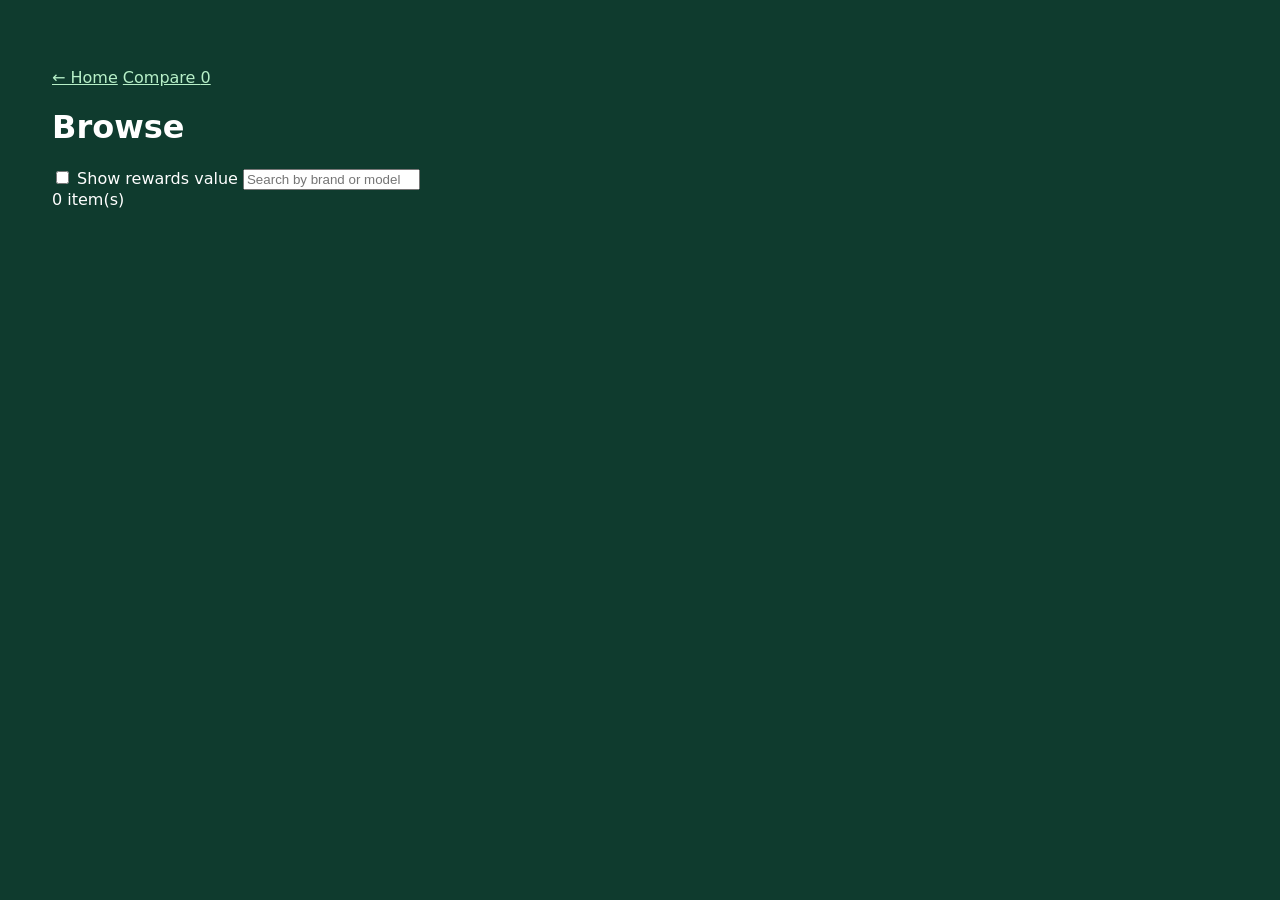
==== browse.html @ 6765d554 "Update browse.html" ====
<!DOCTYPE html>
<html lang="en">
<head>
  <meta charset="UTF-8" />
  <meta name="viewport" content="width=device-width, initial-scale=1" />
  <title>Browse</title>
  <link rel="stylesheet" href="css/style.css" />
  <link rel="icon" href="data:,">
</head>

<body>
  <div class="container">
    <div class="topbar">
      <a class="btn ghost" href="index.html">← Home</a>

      <a class="btn ghost" href="compare.html">
        Compare <span id="compareCount">0</span>
      </a>
    </div>

    <h1 id="pageTitle">Browse</h1>

    <div class="toolbar">
      <label class="toggle">
        <input type="checkbox" id="rewardsToggle" />
        <span>Show rewards value</span>
      </label>

      <input
        id="searchInput"
        placeholder="Search by brand or model"
        autocomplete="off"
      />

      <div class="muted">
        <span id="itemCount">0</span> item(s)
      </div>
    </div>

    <div id="grid"></div>
  </div>

  <script src="js/browse.js"></script>
</body>
</html>

  <script src="js/browse.js"></script>
</body>
</html>
---- css/style.css ----
body {
  font-family: system-ui, sans-serif;
  background: #0f3b2e;
  color: #fff;
  padding: 20px;
}

a { color: #b7f0c8; }

.card {
  background: rgba(255,255,255,0.05);
  padding: 12px;
  margin: 12px 0;
  border-radius: 8px;
}

.price { font-weight: bold; }

.rewards { color: #9fe6b8; }

.container {
  max-width: 1200px;
  margin: 0 auto;
  padding: 40px 24px;
}
.home-links {
  display: grid;
  grid-template-columns: repeat(auto-fit, minmax(240px, 1fr));
  gap: 20px;
  margin-top: 40px;
}
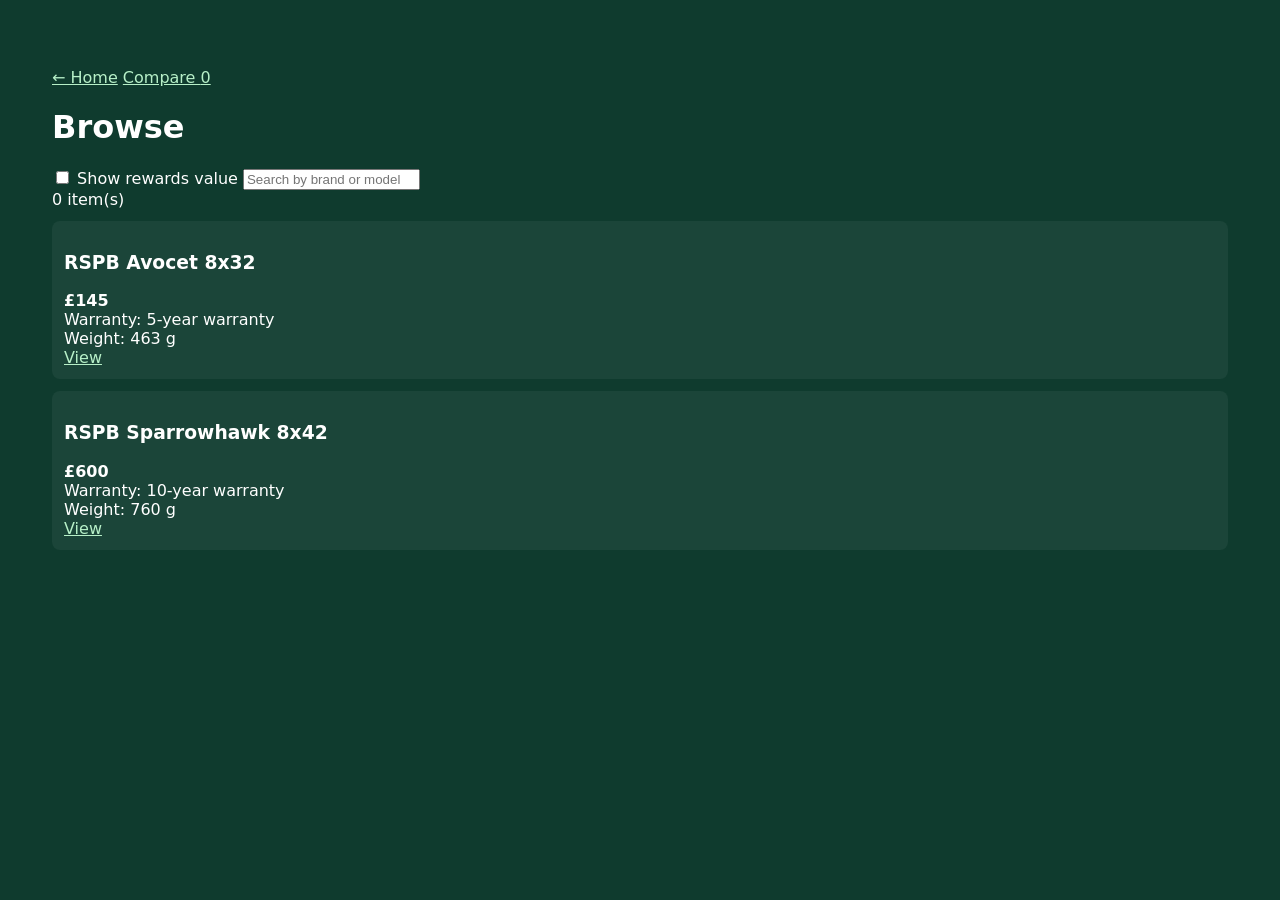
==== commit 6fab4457: "Update browse.html" ====
--- a/browse.html
+++ b/browse.html
@@ -22,12 +22,12 @@
 
     <div class="toolbar">
       <label class="toggle">
-        <input type="checkbox" id="rewardsToggle" />
+        <input type="checkbox" id="toggleRewards" />
         <span>Show rewards value</span>
       </label>
 
       <input
-        id="searchInput"
+        id="search"
         placeholder="Search by brand or model"
         autocomplete="off"
       />
@@ -37,13 +37,9 @@
       </div>
     </div>
 
-    <div id="grid"></div>
+    <div id="list"></div>
   </div>
 
   <script src="js/browse.js"></script>
 </body>
 </html>
-
-  <script src="js/browse.js"></script>
-</body>
-</html>
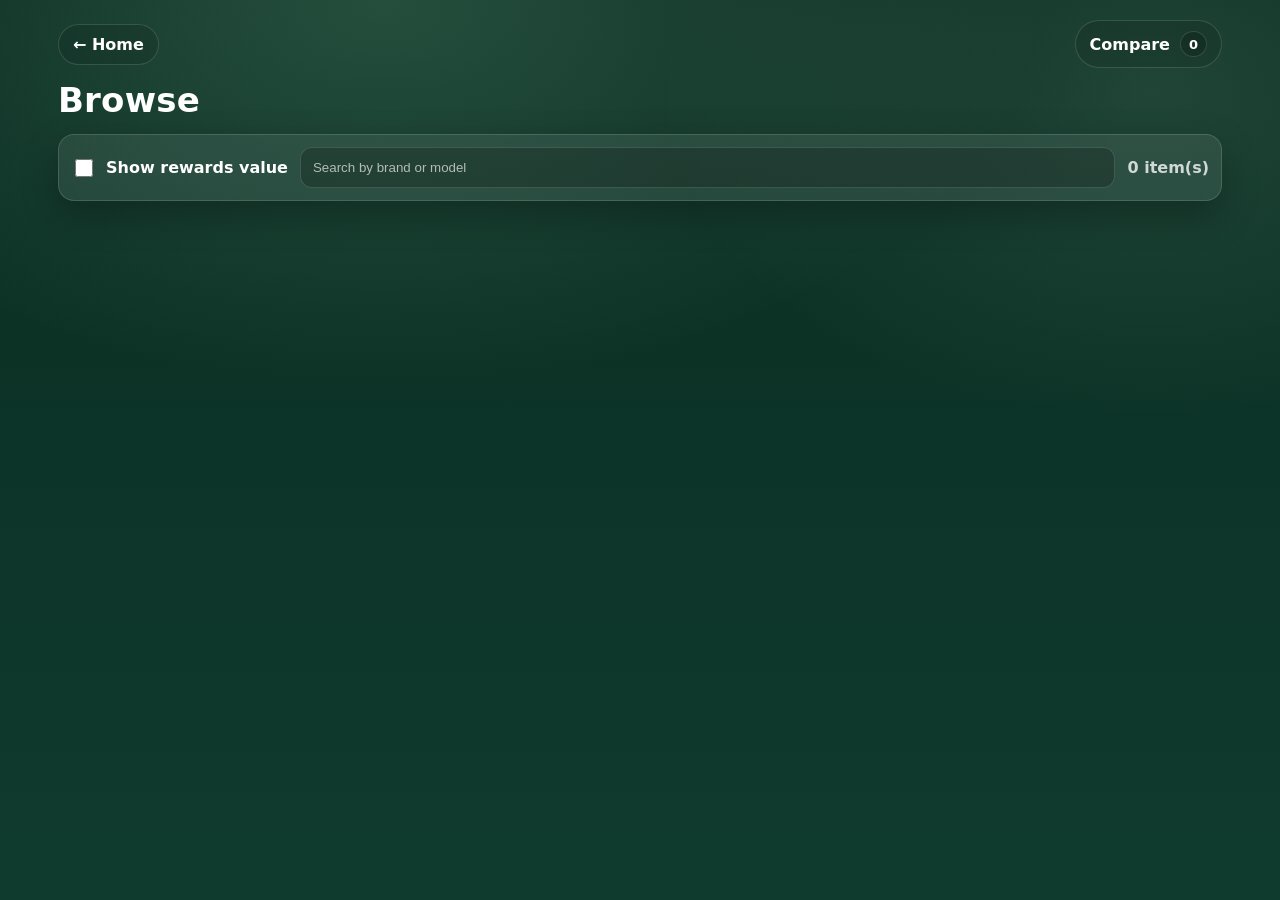
==== commit e21ce859: "Update browse.html" ====
--- a/browse.html
+++ b/browse.html
@@ -37,7 +37,7 @@
       </div>
     </div>
 
-    <div id="list"></div>
+    <div id="grid"></div>
   </div>
 
   <script src="js/browse.js"></script>
--- a/css/style.css
+++ b/css/style.css
@@ -1,31 +1,310 @@
-body {
-  font-family: system-ui, sans-serif;
-  background: #0f3b2e;
-  color: #fff;
-  padding: 20px;
-}
-
-a { color: #b7f0c8; }
-
-.card {
-  background: rgba(255,255,255,0.05);
-  padding: 12px;
-  margin: 12px 0;
-  border-radius: 8px;
-}
-
-.price { font-weight: bold; }
-
-.rewards { color: #9fe6b8; }
-
-.container {
+/* css/style.css */
+:root{
+  --bg0: #0b2d22;
+  --bg1: #0f3b2e;
+  --panel: rgba(255,255,255,0.08);
+  --panel2: rgba(255,255,255,0.12);
+  --border: rgba(255,255,255,0.14);
+  --text: #ffffff;
+  --muted: rgba(255,255,255,0.78);
+  --link: #b7f0c8;
+  --accent: #9fe6b8;
+  --shadow: 0 14px 36px rgba(0,0,0,0.28);
+  --radius: 16px;
+  --gap: 16px;
+}
+
+*{ box-sizing: border-box; }
+
+html, body{
+  height: 100%;
+}
+
+body{
+  margin: 0;
+  font-family: system-ui, -apple-system, Segoe UI, Roboto, Arial, sans-serif;
+  color: var(--text);
+  background: radial-gradient(1200px 700px at 30% 0%, rgba(159,230,184,0.18), transparent 55%),
+              radial-gradient(900px 600px at 90% 10%, rgba(183,240,200,0.12), transparent 55%),
+              linear-gradient(180deg, var(--bg0), var(--bg1));
+}
+
+/* Container */
+.container{
   max-width: 1200px;
   margin: 0 auto;
-  padding: 40px 24px;
-}
-.home-links {
-  display: grid;
-  grid-template-columns: repeat(auto-fit, minmax(240px, 1fr));
-  gap: 20px;
-  margin-top: 40px;
-}
+  padding: 20px 18px 42px;
+}
+
+h1{
+  margin: 12px 0 14px;
+  font-size: 34px;
+  letter-spacing: 0.2px;
+}
+
+/* Links */
+a{
+  color: var(--link);
+  text-decoration: none;
+}
+a:hover{ text-decoration: underline; }
+
+/* Topbar */
+.topbar{
+  display: flex;
+  align-items: center;
+  justify-content: space-between;
+  gap: 12px;
+  margin-bottom: 10px;
+}
+
+/* Buttons */
+.btn{
+  display: inline-flex;
+  align-items: center;
+  justify-content: center;
+  gap: 10px;
+  padding: 10px 14px;
+  border-radius: 999px;
+  border: 1px solid var(--border);
+  background: rgba(0,0,0,0.10);
+  color: var(--text);
+  font-weight: 750;
+  text-decoration: none;
+  user-select: none;
+  transition: transform 120ms ease, background 120ms ease, border-color 120ms ease;
+}
+.btn:hover{
+  text-decoration: none;
+  background: rgba(255,255,255,0.08);
+  border-color: rgba(255,255,255,0.22);
+  transform: translateY(-1px);
+}
+.btn:active{
+  transform: translateY(0);
+}
+
+/* Compare count badge */
+#compareCount{
+  display: inline-flex;
+  align-items: center;
+  justify-content: center;
+  min-width: 26px;
+  height: 26px;
+  padding: 0 8px;
+  border-radius: 999px;
+  background: rgba(0,0,0,0.18);
+  border: 1px solid var(--border);
+  font-size: 13px;
+  font-weight: 900;
+}
+
+/* Toolbar */
+.toolbar{
+  display: grid;
+  grid-template-columns: auto minmax(240px, 1fr) auto;
+  align-items: center;
+  gap: 12px;
+  padding: 12px;
+  border-radius: var(--radius);
+  background: var(--panel);
+  border: 1px solid var(--border);
+  box-shadow: var(--shadow);
+  margin: 12px 0 18px;
+}
+
+/* Toggle */
+.toggle{
+  display: inline-flex;
+  align-items: center;
+  gap: 10px;
+  font-weight: 750;
+  color: var(--text);
+  user-select: none;
+}
+.toggle input[type="checkbox"]{
+  width: 18px;
+  height: 18px;
+  accent-color: var(--accent);
+}
+
+/* Inputs */
+input{
+  width: 100%;
+  padding: 12px 12px;
+  border-radius: 12px;
+  border: 1px solid var(--border);
+  background: rgba(0,0,0,0.20);
+  color: var(--text);
+  outline: none;
+}
+input::placeholder{ color: rgba(255,255,255,0.65); }
+input:focus{
+  border-color: rgba(159,230,184,0.60);
+  box-shadow: 0 0 0 3px rgba(159,230,184,0.18);
+}
+
+.muted{
+  color: var(--muted);
+  font-weight: 750;
+  white-space: nowrap;
+}
+
+/* Grid */
+#grid{
+  display: grid;
+  grid-template-columns: repeat(auto-fill, minmax(300px, 1fr));
+  gap: var(--gap);
+  align-items: start; /* prevents stretched/tall cards */
+}
+
+/* Card */
+.card{
+  border-radius: var(--radius);
+  background: var(--panel);
+  border: 1px solid var(--border);
+  overflow: hidden;
+  box-shadow: var(--shadow);
+  transition: transform 140ms ease, background 140ms ease, border-color 140ms ease;
+  align-self: start;
+}
+.card:hover{
+  transform: translateY(-2px);
+  background: rgba(255,255,255,0.10);
+  border-color: rgba(255,255,255,0.22);
+}
+
+.card-image{
+  width: 100%;
+  aspect-ratio: 4 / 3;
+  background: rgba(0,0,0,0.20);
+  border-bottom: 1px solid rgba(255,255,255,0.10);
+  display: grid;
+  place-items: center;
+}
+.card-image img{
+  width: 100%;
+  height: 100%;
+  object-fit: contain;
+  padding: 10px;
+  filter: drop-shadow(0 8px 16px rgba(0,0,0,0.28));
+}
+
+.card-body{
+  padding: 14px;
+  display: grid;
+  gap: 8px;
+}
+
+.card-title{
+  margin: 0;
+  font-size: 20px;
+  letter-spacing: 0.2px;
+}
+
+.price{
+  font-weight: 950;
+  font-size: 18px;
+}
+
+.subline{
+  color: rgba(255,255,255,0.86);
+  font-weight: 650;
+  line-height: 1.25;
+}
+
+/* chips */
+.chips{
+  display: flex;
+  flex-wrap: wrap;
+  gap: 8px;
+  margin-top: 2px;
+}
+.chip{
+  display: inline-flex;
+  align-items: center;
+  padding: 6px 10px;
+  border-radius: 999px;
+  background: rgba(0,0,0,0.18);
+  border: 1px solid rgba(255,255,255,0.12);
+  color: rgba(255,255,255,0.86);
+  font-weight: 750;
+  font-size: 13px;
+}
+
+/* meta lines */
+.meta-grid{
+  display: grid;
+  gap: 6px;
+  margin-top: 2px;
+}
+.meta{
+  display: flex;
+  justify-content: space-between;
+  gap: 12px;
+  padding: 8px 10px;
+  border-radius: 12px;
+  background: rgba(0,0,0,0.12);
+  border: 1px solid rgba(255,255,255,0.10);
+  color: rgba(255,255,255,0.86);
+  font-weight: 700;
+}
+.meta span:first-child{
+  color: rgba(255,255,255,0.70);
+  font-weight: 800;
+}
+
+/* rewards */
+.rewards{
+  color: var(--accent);
+  font-weight: 800;
+  line-height: 1.25;
+  padding: 10px 12px;
+  border-radius: 12px;
+  background: rgba(159,230,184,0.10);
+  border: 1px solid rgba(159,230,184,0.22);
+}
+
+/* actions */
+.card-actions{
+  display: flex;
+  align-items: center;
+  justify-content: space-between;
+  gap: 12px;
+  margin-top: 6px;
+}
+
+.compare-toggle{
+  display: inline-flex;
+  align-items: center;
+  gap: 8px;
+  font-weight: 800;
+  color: rgba(255,255,255,0.90);
+  user-select: none;
+  white-space: nowrap;
+}
+.compare-toggle input{
+  width: 18px;
+  height: 18px;
+  accent-color: var(--accent);
+}
+
+/* error card */
+.card.error{
+  padding: 16px;
+}
+.card.error code{
+  color: rgba(255,255,255,0.9);
+}
+
+/* Responsive */
+@media (max-width: 720px){
+  h1{ font-size: 28px; }
+  .toolbar{
+    grid-template-columns: 1fr;
+    gap: 10px;
+  }
+  #grid{
+    grid-template-columns: 1fr;
+  }
+}
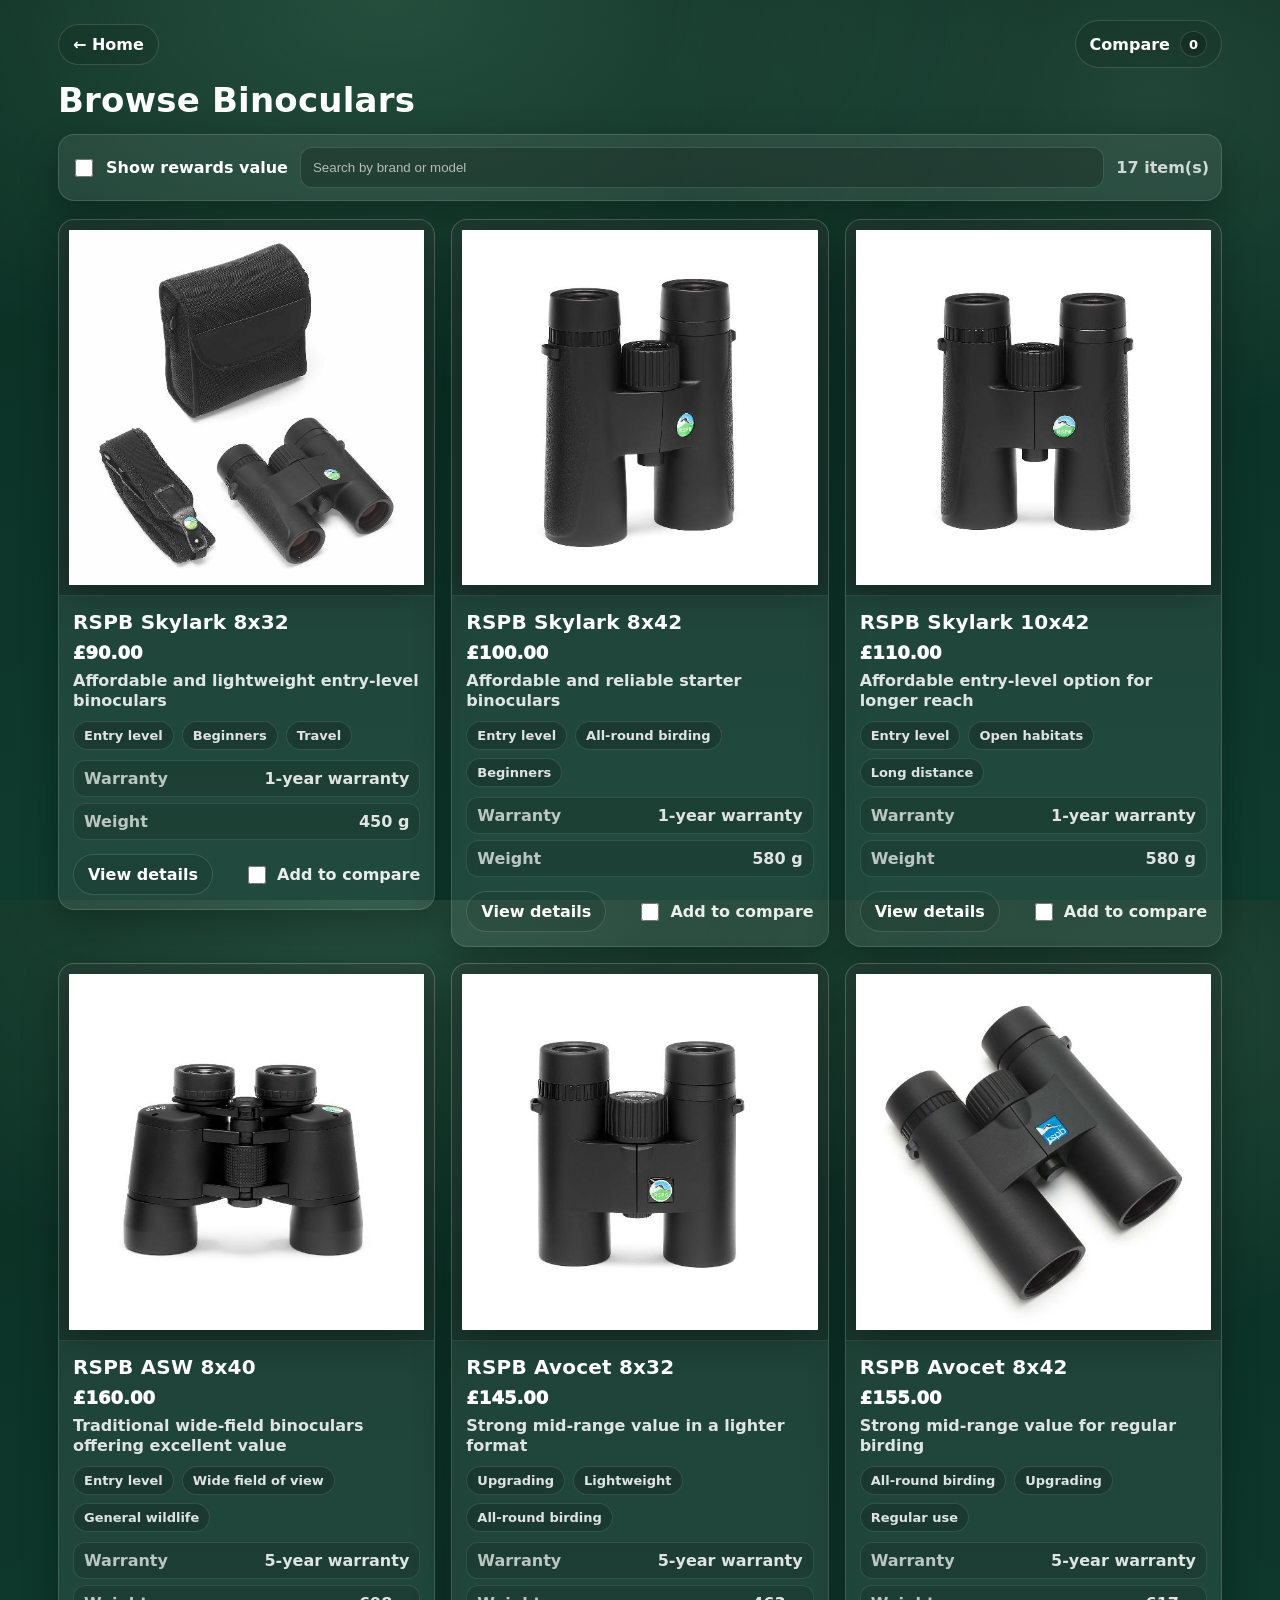
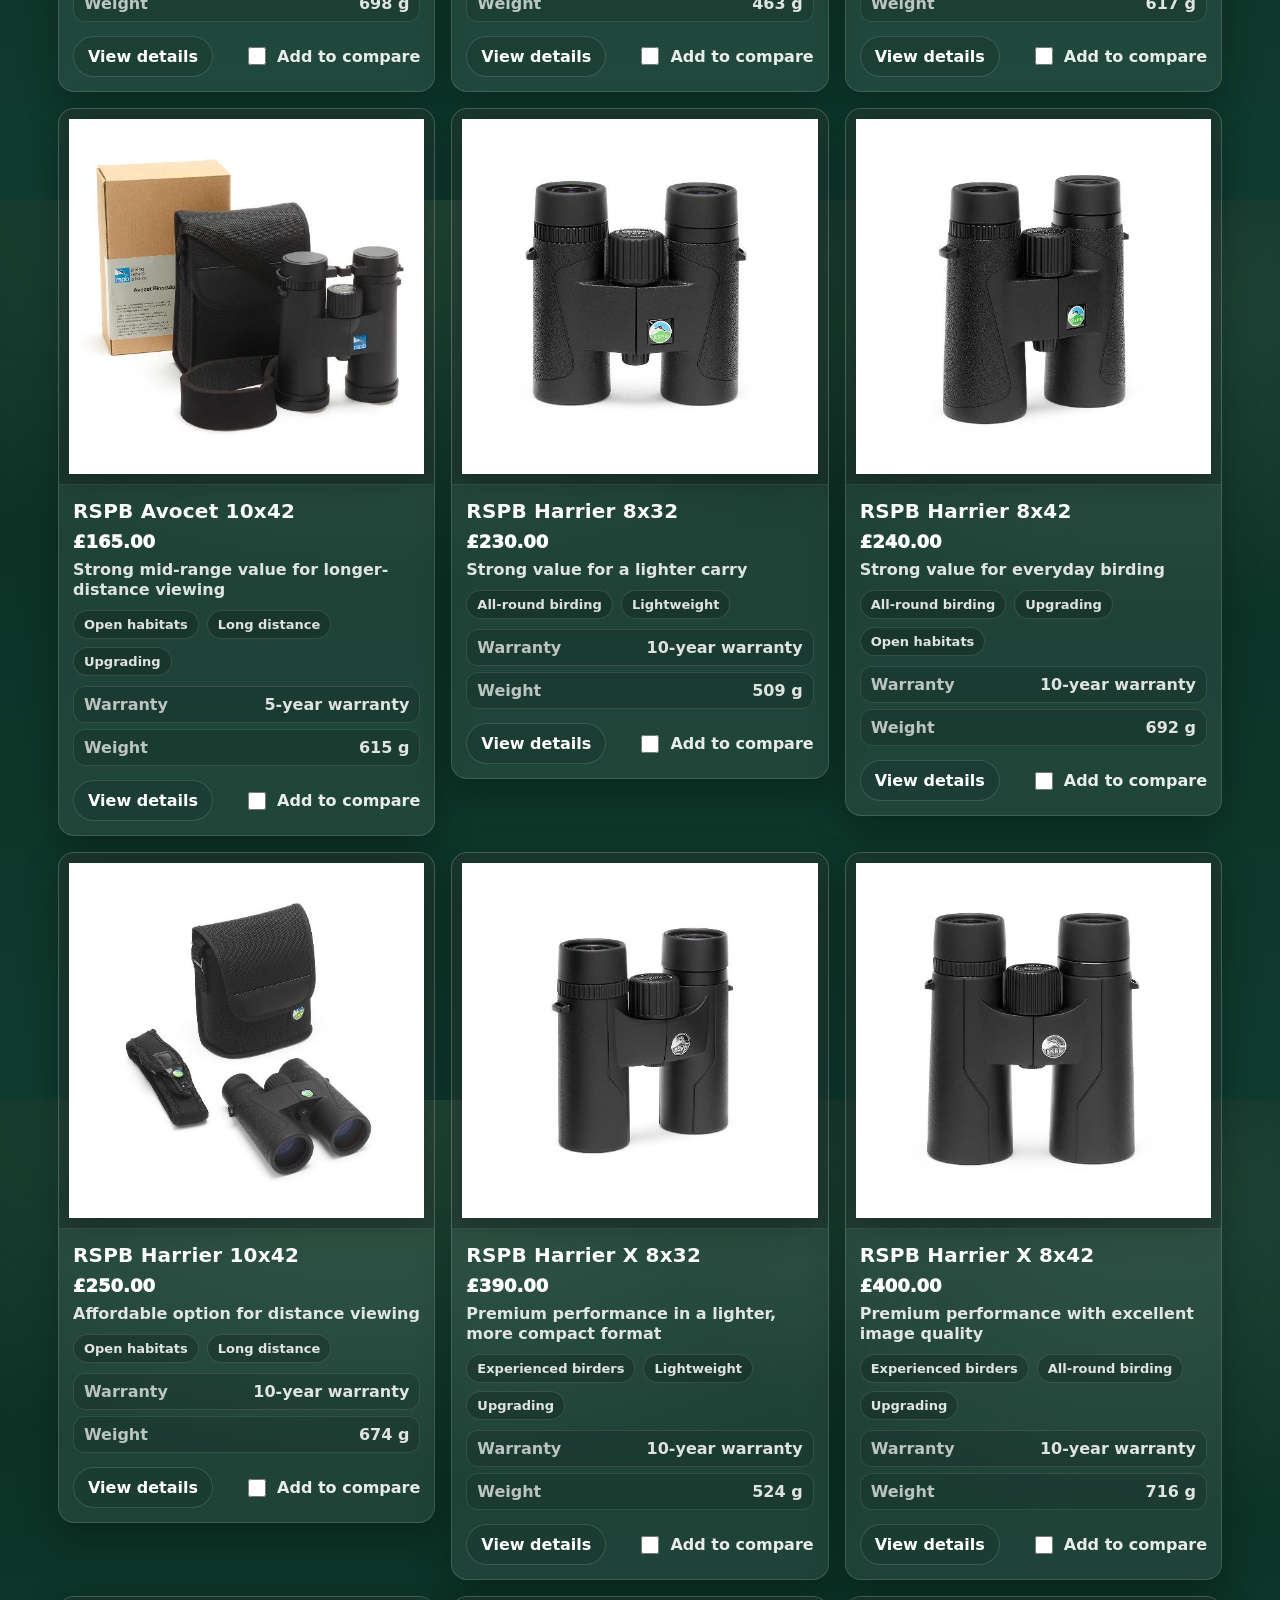
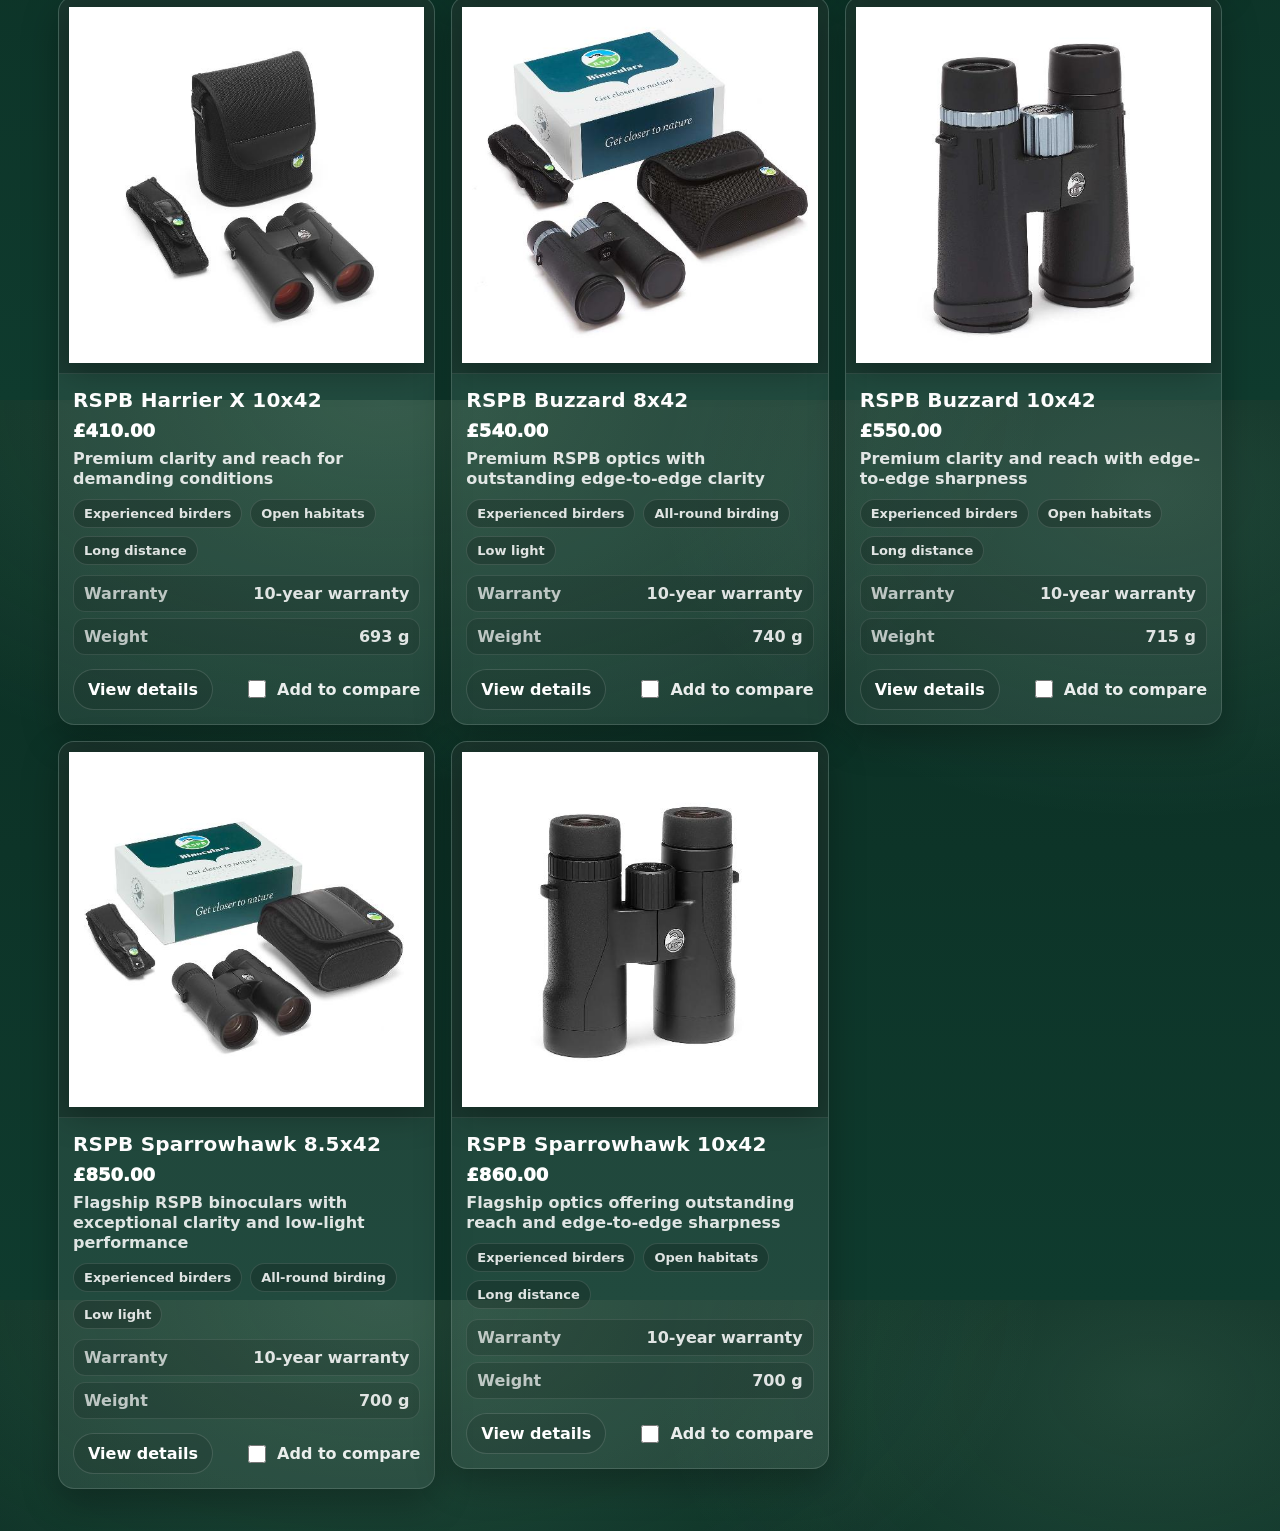
==== commit 378e9ea7: "Update browse.html" ====
--- a/browse.html
+++ b/browse.html
@@ -22,12 +22,12 @@
 
     <div class="toolbar">
       <label class="toggle">
-        <input type="checkbox" id="toggleRewards" />
+        <input type="checkbox" id="rewardsToggle" />
         <span>Show rewards value</span>
       </label>
 
       <input
-        id="search"
+        id="searchInput"
         placeholder="Search by brand or model"
         autocomplete="off"
       />
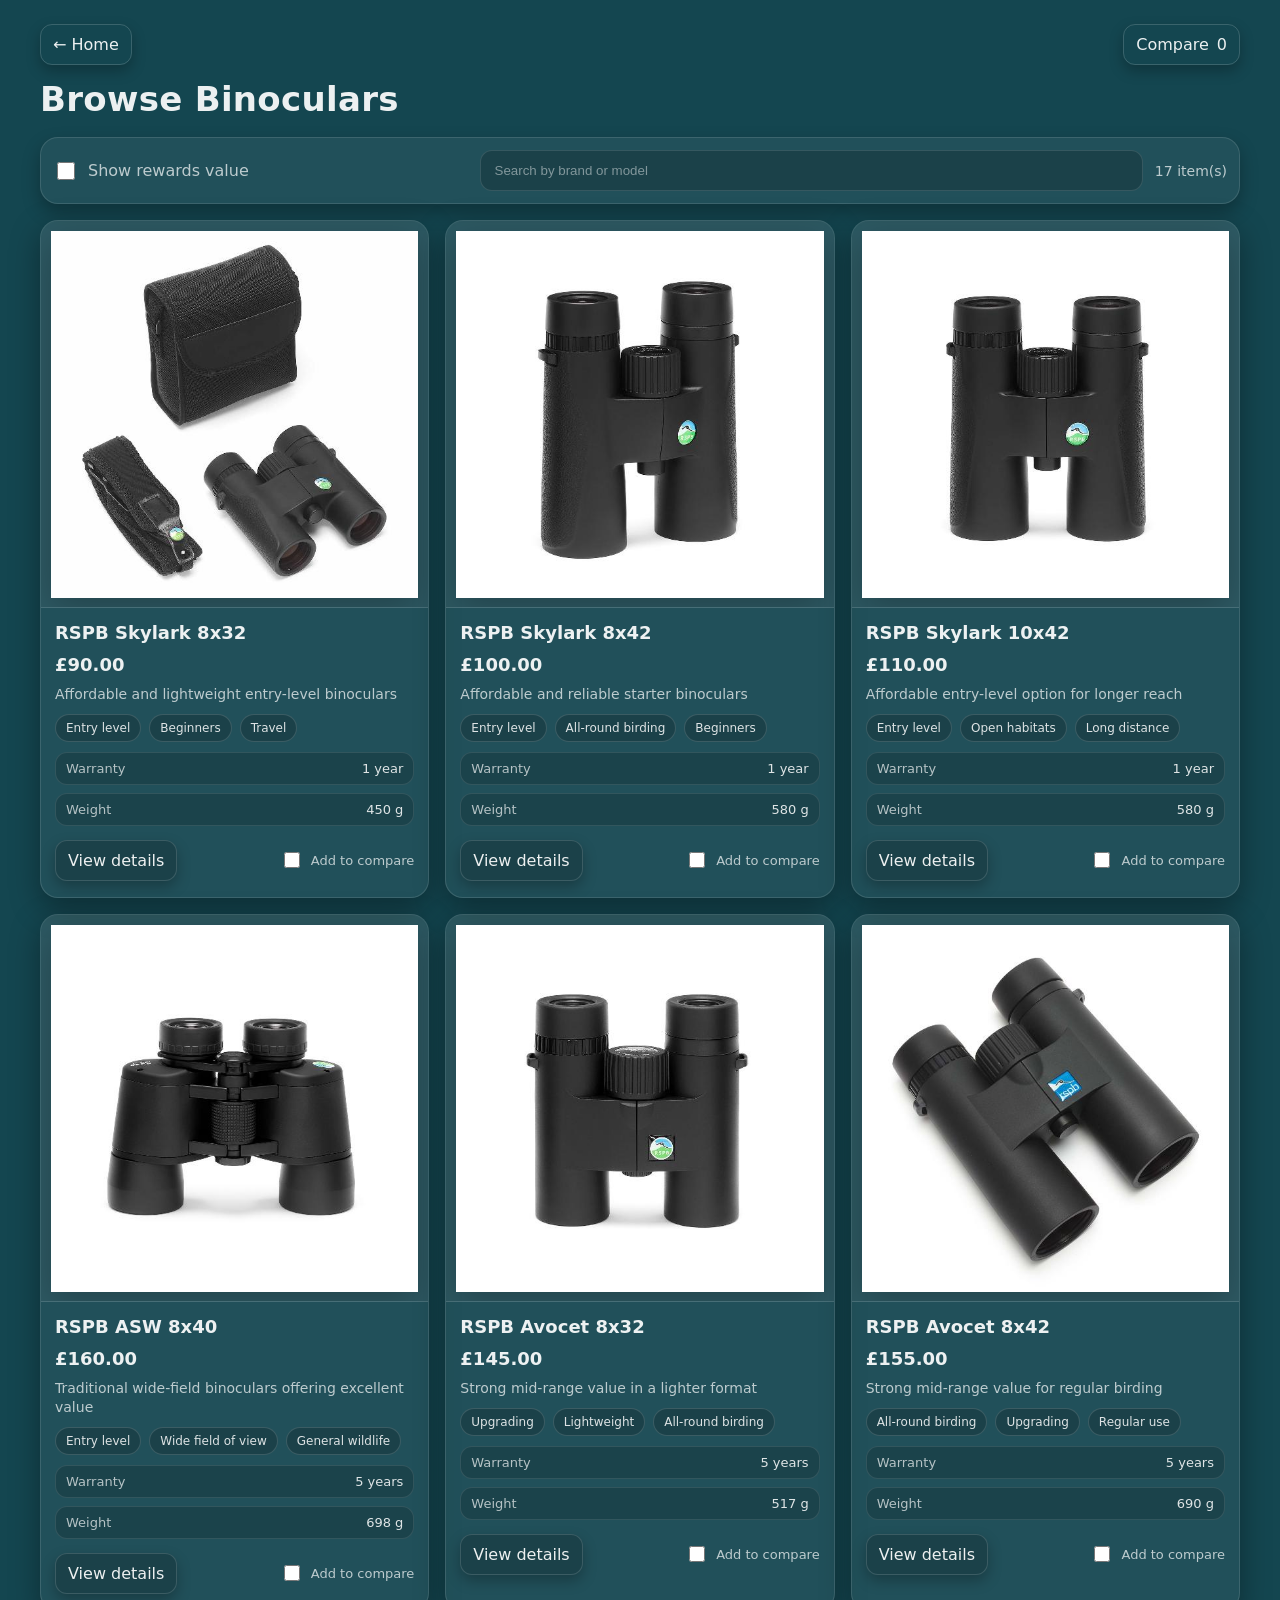
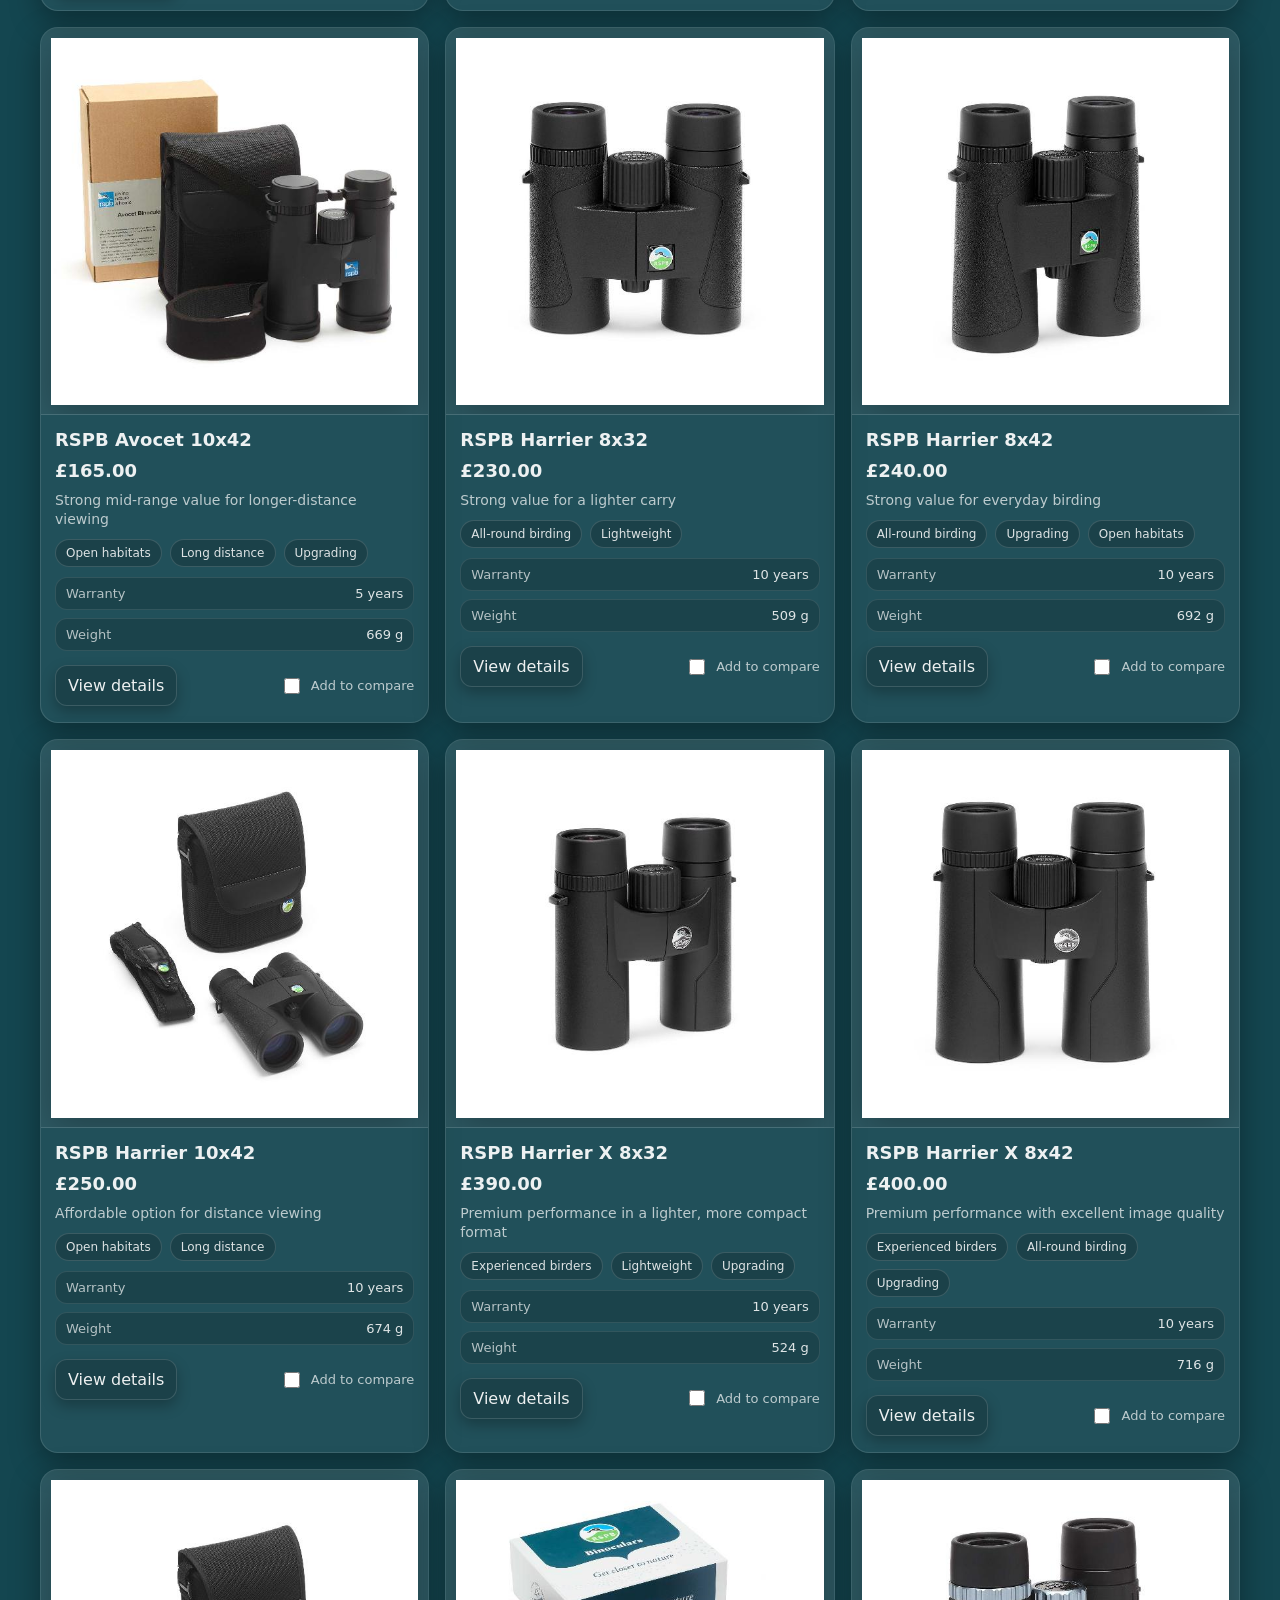
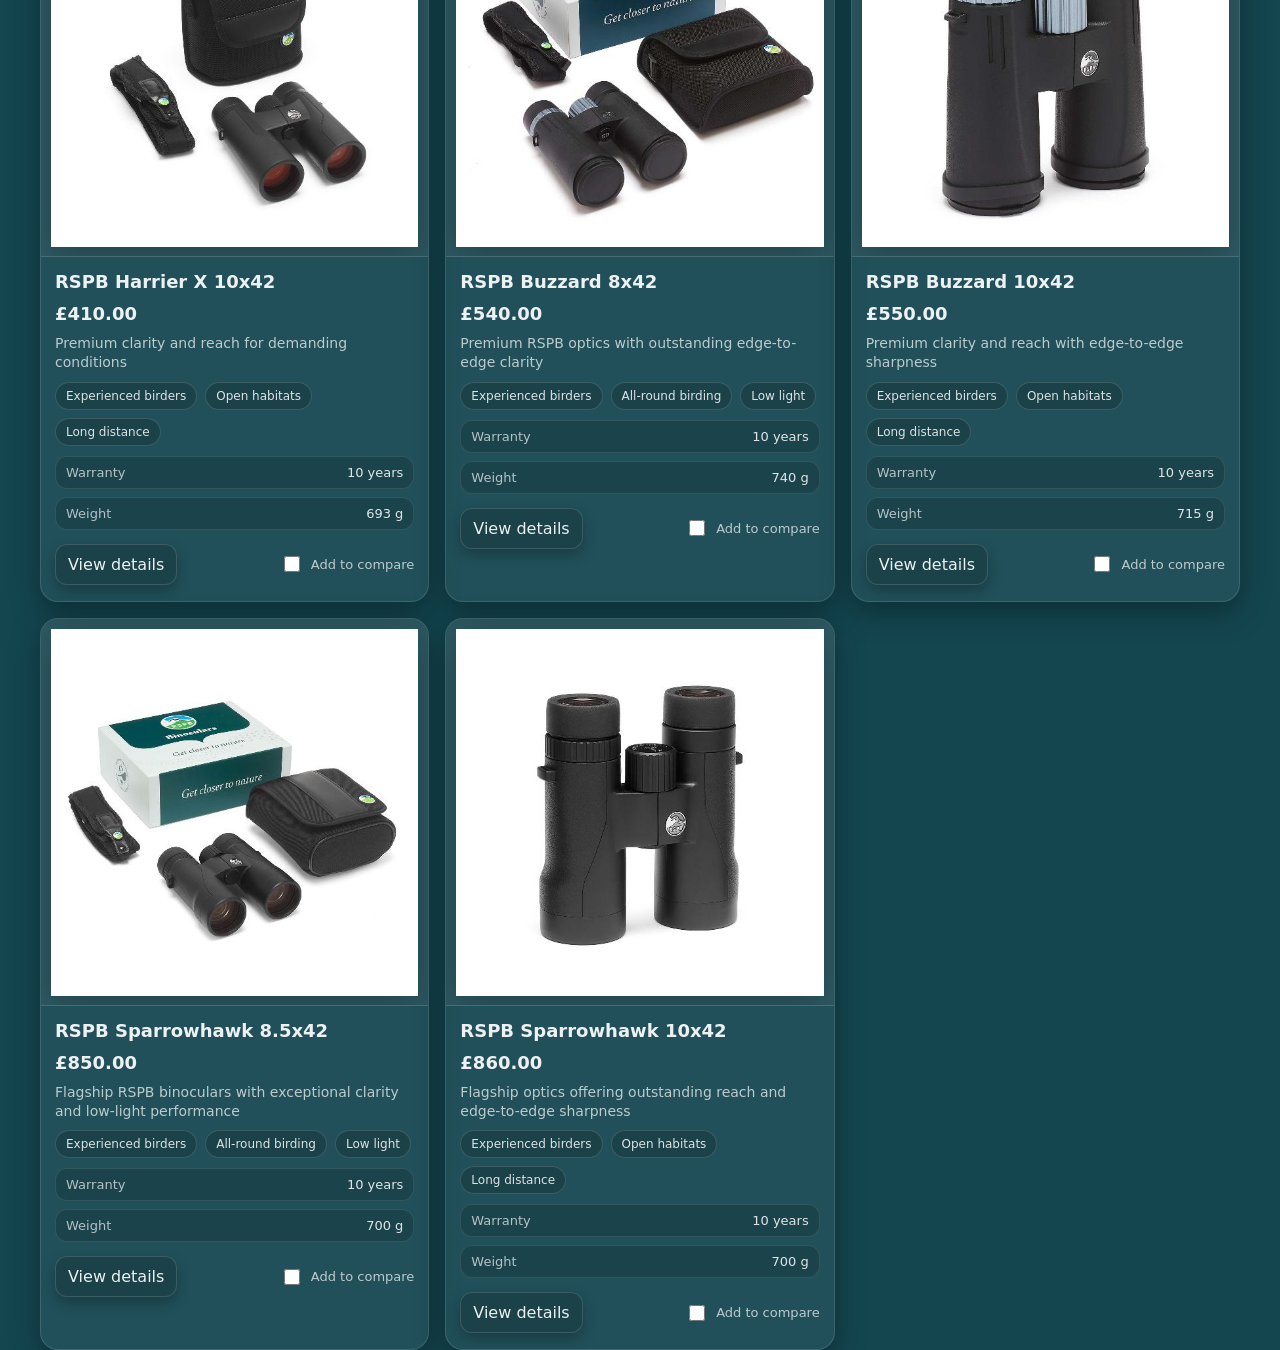
==== commit 8fd55211: "Update browse.html" ====
--- a/browse.html
+++ b/browse.html
@@ -41,5 +41,9 @@
   </div>
 
   <script src="js/browse.js"></script>
+  <script src="js/kiosk-timeout.js"></script>
+  <script src="js/browse.js"></script>
+</body>
+
 </body>
 </html>
--- a/css/style.css
+++ b/css/style.css
@@ -1,310 +1,564 @@
 /* css/style.css */
-:root{
-  --bg0: #0b2d22;
-  --bg1: #0f3b2e;
-  --panel: rgba(255,255,255,0.08);
-  --panel2: rgba(255,255,255,0.12);
-  --border: rgba(255,255,255,0.14);
-  --text: #ffffff;
-  --muted: rgba(255,255,255,0.78);
-  --link: #b7f0c8;
-  --accent: #9fe6b8;
-  --shadow: 0 14px 36px rgba(0,0,0,0.28);
-  --radius: 16px;
+
+/* ---------- Base ---------- */
+*,
+*::before,
+*::after {
+  box-sizing: border-box;
+}
+
+:root {
+  --bg: #144650;                 /* requested solid background */
+  --panel: rgba(255,255,255,0.06);
+  --panel-2: rgba(255,255,255,0.08);
+  --border: rgba(255,255,255,0.12);
+  --text: rgba(255,255,255,0.92);
+  --muted: rgba(255,255,255,0.70);
+  --accent: #bfe7d3;
+  --accent-2: #8fd6b6;
+  --shadow: 0 10px 30px rgba(0,0,0,0.35);
+  --shadow-soft: 0 8px 18px rgba(0,0,0,0.28);
+  --radius: 18px;
+  --radius-sm: 12px;
   --gap: 16px;
 }
 
-*{ box-sizing: border-box; }
-
-html, body{
+html, body {
   height: 100%;
 }
 
-body{
+body {
   margin: 0;
   font-family: system-ui, -apple-system, Segoe UI, Roboto, Arial, sans-serif;
   color: var(--text);
-  background: radial-gradient(1200px 700px at 30% 0%, rgba(159,230,184,0.18), transparent 55%),
-              radial-gradient(900px 600px at 90% 10%, rgba(183,240,200,0.12), transparent 55%),
-              linear-gradient(180deg, var(--bg0), var(--bg1));
-}
-
-/* Container */
-.container{
-  max-width: 1200px;
-  margin: 0 auto;
-  padding: 20px 18px 42px;
-}
-
-h1{
-  margin: 12px 0 14px;
+  background: var(--bg);
+}
+
+/* ---------- Layout ---------- */
+.container {
+  width: min(1200px, calc(100% - 32px));
+  margin: 24px auto 60px;
+}
+
+h1 {
+  margin: 14px 0 18px;
   font-size: 34px;
-  letter-spacing: 0.2px;
-}
-
-/* Links */
-a{
-  color: var(--link);
+  letter-spacing: 0.3px;
+}
+
+a {
+  color: var(--accent);
   text-decoration: none;
 }
-a:hover{ text-decoration: underline; }
-
-/* Topbar */
-.topbar{
+
+a:hover {
+  text-decoration: underline;
+}
+
+/* ---------- Topbar / Toolbar ---------- */
+.topbar {
   display: flex;
   align-items: center;
   justify-content: space-between;
   gap: 12px;
-  margin-bottom: 10px;
-}
-
-/* Buttons */
-.btn{
+  margin-bottom: 8px;
+}
+
+.toolbar {
+  display: grid;
+  grid-template-columns: 1fr 1.6fr auto;
+  gap: 12px;
+  align-items: center;
+  padding: 12px;
+  border: 1px solid var(--border);
+  background: var(--panel);
+  border-radius: var(--radius);
+  box-shadow: var(--shadow-soft);
+}
+
+@media (max-width: 860px) {
+  .toolbar {
+    grid-template-columns: 1fr;
+  }
+}
+
+.toggle {
   display: inline-flex;
   align-items: center;
-  justify-content: center;
   gap: 10px;
-  padding: 10px 14px;
-  border-radius: 999px;
-  border: 1px solid var(--border);
-  background: rgba(0,0,0,0.10);
-  color: var(--text);
-  font-weight: 750;
-  text-decoration: none;
   user-select: none;
-  transition: transform 120ms ease, background 120ms ease, border-color 120ms ease;
-}
-.btn:hover{
-  text-decoration: none;
-  background: rgba(255,255,255,0.08);
-  border-color: rgba(255,255,255,0.22);
-  transform: translateY(-1px);
-}
-.btn:active{
-  transform: translateY(0);
-}
-
-/* Compare count badge */
-#compareCount{
-  display: inline-flex;
-  align-items: center;
-  justify-content: center;
-  min-width: 26px;
-  height: 26px;
-  padding: 0 8px;
-  border-radius: 999px;
-  background: rgba(0,0,0,0.18);
-  border: 1px solid var(--border);
-  font-size: 13px;
-  font-weight: 900;
-}
-
-/* Toolbar */
-.toolbar{
-  display: grid;
-  grid-template-columns: auto minmax(240px, 1fr) auto;
-  align-items: center;
-  gap: 12px;
-  padding: 12px;
-  border-radius: var(--radius);
-  background: var(--panel);
-  border: 1px solid var(--border);
-  box-shadow: var(--shadow);
-  margin: 12px 0 18px;
-}
-
-/* Toggle */
-.toggle{
-  display: inline-flex;
-  align-items: center;
-  gap: 10px;
-  font-weight: 750;
-  color: var(--text);
-  user-select: none;
-}
-.toggle input[type="checkbox"]{
+  color: var(--muted);
+}
+
+.toggle input {
   width: 18px;
   height: 18px;
-  accent-color: var(--accent);
-}
-
-/* Inputs */
-input{
+  accent-color: var(--accent-2);
+}
+
+#searchInput {
   width: 100%;
-  padding: 12px 12px;
+  padding: 12px 14px;
   border-radius: 12px;
   border: 1px solid var(--border);
-  background: rgba(0,0,0,0.20);
+  background: rgba(0,0,0,0.18);
   color: var(--text);
   outline: none;
 }
-input::placeholder{ color: rgba(255,255,255,0.65); }
-input:focus{
-  border-color: rgba(159,230,184,0.60);
-  box-shadow: 0 0 0 3px rgba(159,230,184,0.18);
-}
-
-.muted{
+
+#searchInput::placeholder {
+  color: rgba(255,255,255,0.45);
+}
+
+#searchInput:focus {
+  border-color: rgba(191,231,211,0.55);
+  box-shadow: 0 0 0 3px rgba(191,231,211,0.18);
+}
+
+.muted {
   color: var(--muted);
-  font-weight: 750;
+  font-size: 14px;
+}
+
+/* ---------- Buttons ---------- */
+.btn {
+  display: inline-flex;
+  align-items: center;
+  justify-content: center;
+  gap: 8px;
+  padding: 10px 12px;
+  border-radius: 12px;
+  border: 1px solid rgba(255,255,255,0.14);
+  background: rgba(0,0,0,0.18);
+  color: var(--text);
+  box-shadow: 0 6px 14px rgba(0,0,0,0.25);
+  text-decoration: none;
+  cursor: pointer;
   white-space: nowrap;
 }
 
-/* Grid */
-#grid{
-  display: grid;
-  grid-template-columns: repeat(auto-fill, minmax(300px, 1fr));
+.btn:hover {
+  background: rgba(255,255,255,0.08);
+  text-decoration: none;
+}
+
+.btn.ghost {
+  background: transparent;
+  border-color: rgba(255,255,255,0.16);
+}
+
+.btn.ghost:hover {
+  background: rgba(255,255,255,0.06);
+}
+
+/* ---------- Grid ---------- */
+#grid {
+  margin-top: 16px;
+  display: grid;
+  grid-template-columns: repeat(3, minmax(0, 1fr));
   gap: var(--gap);
-  align-items: start; /* prevents stretched/tall cards */
-}
-
-/* Card */
-.card{
+}
+
+@media (max-width: 1000px) {
+  #grid {
+    grid-template-columns: repeat(2, minmax(0, 1fr));
+  }
+}
+
+@media (max-width: 640px) {
+  #grid {
+    grid-template-columns: 1fr;
+  }
+}
+
+/* ---------- Card ---------- */
+.card {
+  border: 1px solid var(--border);
+  background: var(--panel);
   border-radius: var(--radius);
-  background: var(--panel);
-  border: 1px solid var(--border);
   overflow: hidden;
   box-shadow: var(--shadow);
-  transition: transform 140ms ease, background 140ms ease, border-color 140ms ease;
-  align-self: start;
-}
-.card:hover{
+  transition: transform 120ms ease, background 120ms ease;
+}
+
+.card:hover {
   transform: translateY(-2px);
-  background: rgba(255,255,255,0.10);
-  border-color: rgba(255,255,255,0.22);
-}
-
-.card-image{
+  background: var(--panel-2);
+}
+
+/* ---------- Square thumbnail ---------- */
+.card-image {
   width: 100%;
-  aspect-ratio: 4 / 3;
-  background: rgba(0,0,0,0.20);
-  border-bottom: 1px solid rgba(255,255,255,0.10);
+  aspect-ratio: 1 / 1;
+  background: rgba(255,255,255,0.06);
+  border-bottom: 1px solid var(--border);
   display: grid;
   place-items: center;
-}
-.card-image img{
+  overflow: hidden;
+}
+
+.card-image img {
   width: 100%;
   height: 100%;
   object-fit: contain;
   padding: 10px;
-  filter: drop-shadow(0 8px 16px rgba(0,0,0,0.28));
-}
-
-.card-body{
-  padding: 14px;
-  display: grid;
-  gap: 8px;
-}
-
-.card-title{
+  filter: drop-shadow(0 10px 18px rgba(0,0,0,0.25));
+}
+
+/* ---------- Card body ---------- */
+.card-body {
+  padding: 14px 14px 16px;
+  display: grid;
+  gap: 10px;
+}
+
+.card-title {
   margin: 0;
-  font-size: 20px;
-  letter-spacing: 0.2px;
-}
-
-.price{
-  font-weight: 950;
   font-size: 18px;
-}
-
-.subline{
-  color: rgba(255,255,255,0.86);
-  font-weight: 650;
-  line-height: 1.25;
-}
-
-/* chips */
-.chips{
+  line-height: 1.2;
+}
+
+.price {
+  font-size: 18px;
+  font-weight: 700;
+}
+
+.subline {
+  color: var(--muted);
+  font-size: 14px;
+  line-height: 1.35;
+}
+
+/* ---------- Chips ---------- */
+.chips {
   display: flex;
   flex-wrap: wrap;
   gap: 8px;
-  margin-top: 2px;
-}
-.chip{
-  display: inline-flex;
-  align-items: center;
+}
+
+.chip {
+  font-size: 12px;
   padding: 6px 10px;
   border-radius: 999px;
+  border: 1px solid rgba(255,255,255,0.14);
   background: rgba(0,0,0,0.18);
-  border: 1px solid rgba(255,255,255,0.12);
-  color: rgba(255,255,255,0.86);
-  font-weight: 750;
-  font-size: 13px;
-}
-
-/* meta lines */
-.meta-grid{
-  display: grid;
-  gap: 6px;
-  margin-top: 2px;
-}
-.meta{
+  color: rgba(255,255,255,0.85);
+}
+
+/* ---------- Meta rows ---------- */
+.meta-grid {
+  display: grid;
+  gap: 8px;
+}
+
+.meta {
   display: flex;
   justify-content: space-between;
-  gap: 12px;
+  gap: 10px;
   padding: 8px 10px;
   border-radius: 12px;
-  background: rgba(0,0,0,0.12);
+  background: rgba(0,0,0,0.16);
   border: 1px solid rgba(255,255,255,0.10);
   color: rgba(255,255,255,0.86);
-  font-weight: 700;
-}
-.meta span:first-child{
-  color: rgba(255,255,255,0.70);
-  font-weight: 800;
-}
-
-/* rewards */
-.rewards{
-  color: var(--accent);
-  font-weight: 800;
-  line-height: 1.25;
+  font-size: 13px;
+}
+
+.meta span:first-child {
+  color: rgba(255,255,255,0.68);
+}
+
+/* ---------- Rewards ---------- */
+.rewards {
   padding: 10px 12px;
   border-radius: 12px;
-  background: rgba(159,230,184,0.10);
-  border: 1px solid rgba(159,230,184,0.22);
-}
-
-/* actions */
-.card-actions{
+  background: rgba(143,214,182,0.10);
+  border: 1px solid rgba(143,214,182,0.25);
+  color: rgba(255,255,255,0.88);
+  font-size: 13px;
+  line-height: 1.35;
+}
+
+/* ---------- Actions ---------- */
+.card-actions {
+  margin-top: 4px;
   display: flex;
   align-items: center;
   justify-content: space-between;
   gap: 12px;
-  margin-top: 6px;
-}
-
-.compare-toggle{
+}
+
+.compare-toggle {
   display: inline-flex;
   align-items: center;
   gap: 8px;
+  color: var(--muted);
+  font-size: 13px;
+  user-select: none;
+}
+
+.compare-toggle input {
+  width: 16px;
+  height: 16px;
+  accent-color: var(--accent-2);
+}
+
+/* ---------- Error card ---------- */
+.card.error {
+  padding: 16px;
+}
+
+code {
+  font-family: ui-monospace, SFMono-Regular, Menlo, Monaco, Consolas, "Liberation Mono", "Courier New", monospace;
+  font-size: 0.95em;
+  color: rgba(255,255,255,0.9);
+}
+/* ---------- Product page (B order: specs first) ---------- */
+.product-hero {
+  display: grid;
+  grid-template-columns: 280px 1fr;
+  gap: 16px;
+  align-items: start;
+  margin-top: 16px;
+}
+
+@media (max-width: 820px) {
+  .product-hero {
+    grid-template-columns: 1fr;
+  }
+}
+
+.product-img {
+  border: 1px solid rgba(255,255,255,0.12);
+  background: rgba(255,255,255,0.06);
+  border-radius: 18px;
+  overflow: hidden;
+  box-shadow: 0 10px 30px rgba(0,0,0,0.35);
+  display: grid;
+  place-items: center;
+  aspect-ratio: 1 / 1;
+}
+
+.product-img img {
+  width: 100%;
+  height: 100%;
+  object-fit: contain;
+  padding: 12px;
+  filter: drop-shadow(0 10px 18px rgba(0,0,0,0.25));
+}
+
+.product-title {
+  margin: 0;
+  font-size: 28px;
+  line-height: 1.15;
+}
+
+.product-price {
+  margin-top: 8px;
+  font-size: 18px;
   font-weight: 800;
+}
+
+.product-controls {
+  margin-top: 12px;
+  display: flex;
+  flex-wrap: wrap;
+  gap: 14px;
+  align-items: center;
+}
+
+.section {
+  margin-top: 16px;
+  padding: 14px;
+  border: 1px solid rgba(255,255,255,0.12);
+  background: rgba(255,255,255,0.06);
+  border-radius: 18px;
+  box-shadow: 0 8px 18px rgba(0,0,0,0.28);
+}
+
+.section h3 {
+  margin: 0 0 10px 0;
+  font-size: 16px;
+}
+
+.specs {
+  display: grid;
+  gap: 8px;
+}
+
+.spec-row {
+  display: grid;
+  grid-template-columns: 1fr 1fr;
+  gap: 12px;
+  padding: 10px 12px;
+  border-radius: 12px;
+  background: rgba(0,0,0,0.16);
+  border: 1px solid rgba(255,255,255,0.10);
+}
+
+.spec-k {
+  color: rgba(255,255,255,0.70);
+  font-size: 13px;
+}
+
+.spec-v {
   color: rgba(255,255,255,0.90);
-  user-select: none;
-  white-space: nowrap;
-}
-.compare-toggle input{
-  width: 18px;
-  height: 18px;
-  accent-color: var(--accent);
-}
-
-/* error card */
-.card.error{
-  padding: 16px;
-}
-.card.error code{
-  color: rgba(255,255,255,0.9);
-}
-
-/* Responsive */
-@media (max-width: 720px){
-  h1{ font-size: 28px; }
-  .toolbar{
+  font-size: 13px;
+  text-align: right;
+}
+
+.bullets {
+  margin: 0;
+  padding-left: 18px;
+  color: rgba(255,255,255,0.88);
+  line-height: 1.4;
+}
+
+.desc {
+  margin: 0;
+  color: rgba(255,255,255,0.82);
+  line-height: 1.5;
+}
+/* ---------- Compare page ---------- */
+.compare-top {
+  margin-top: 16px;
+  display: grid;
+  grid-template-columns: repeat(3, minmax(0, 1fr));
+  gap: 16px;
+}
+
+@media (max-width: 1000px) {
+  .compare-top {
+    grid-template-columns: repeat(2, minmax(0, 1fr));
+  }
+}
+
+@media (max-width: 640px) {
+  .compare-top {
     grid-template-columns: 1fr;
-    gap: 10px;
-  }
-  #grid{
-    grid-template-columns: 1fr;
-  }
-}
+  }
+}
+
+.compare-card {
+  border: 1px solid rgba(255,255,255,0.12);
+  background: rgba(255,255,255,0.06);
+  border-radius: 18px;
+  overflow: hidden;
+  box-shadow: 0 10px 30px rgba(0,0,0,0.35);
+  display: grid;
+  gap: 10px;
+  padding: 12px;
+}
+
+.compare-thumb {
+  width: 100%;
+  aspect-ratio: 1 / 1;
+  border-radius: 14px;
+  border: 1px solid rgba(255,255,255,0.10);
+  background: rgba(255,255,255,0.06);
+  display: grid;
+  place-items: center;
+  overflow: hidden;
+}
+
+.compare-thumb img {
+  width: 100%;
+  height: 100%;
+  object-fit: contain;
+  padding: 10px;
+  filter: drop-shadow(0 10px 18px rgba(0,0,0,0.25));
+}
+
+.compare-title {
+  font-size: 16px;
+  font-weight: 800;
+  line-height: 1.2;
+}
+
+.compare-price {
+  font-size: 14px;
+  color: rgba(255,255,255,0.8);
+}
+
+.compare-actions {
+  display: flex;
+  gap: 10px;
+  align-items: center;
+  justify-content: space-between;
+}
+
+/* Table */
+.compare-table {
+  margin-top: 16px;
+  border: 1px solid rgba(255,255,255,0.12);
+  border-radius: 18px;
+  overflow: hidden;
+  background: rgba(255,255,255,0.06);
+  box-shadow: 0 10px 30px rgba(0,0,0,0.35);
+}
+
+.compare-row {
+  display: grid;
+  grid-template-columns: 220px repeat(3, minmax(0, 1fr));
+}
+
+@media (max-width: 1000px) {
+  .compare-row {
+    grid-template-columns: 180px repeat(2, minmax(0, 1fr));
+  }
+}
+
+@media (max-width: 640px) {
+  .compare-row {
+    grid-template-columns: 140px 1fr;
+  }
+}
+
+.compare-cell {
+  padding: 10px 12px;
+  border-bottom: 1px solid rgba(255,255,255,0.10);
+  border-right: 1px solid rgba(255,255,255,0.08);
+  font-size: 13px;
+  line-height: 1.25;
+}
+
+.compare-row:last-child .compare-cell {
+  border-bottom: none;
+}
+
+.compare-cell:last-child {
+  border-right: none;
+}
+
+.compare-head .compare-cell {
+  background: rgba(0,0,0,0.18);
+  font-weight: 800;
+}
+
+.compare-key {
+  color: rgba(255,255,255,0.72);
+}
+
+.compare-val {
+  color: rgba(255,255,255,0.90);
+}
+
+.compare-spacer {
+  height: 10px;
+  background: rgba(0,0,0,0.12);
+}
+/* Compare table when only comparing 2 items */
+.compare-row.compare-2 {
+  grid-template-columns: 220px repeat(2, minmax(0, 1fr));
+}
+
+@media (max-width: 1000px) {
+  .compare-row.compare-2 {
+    grid-template-columns: 180px repeat(2, minmax(0, 1fr));
+  }
+}
+
+@media (max-width: 640px) {
+  .compare-row.compare-2 {
+    grid-template-columns: 140px 1fr;
+  }
+}
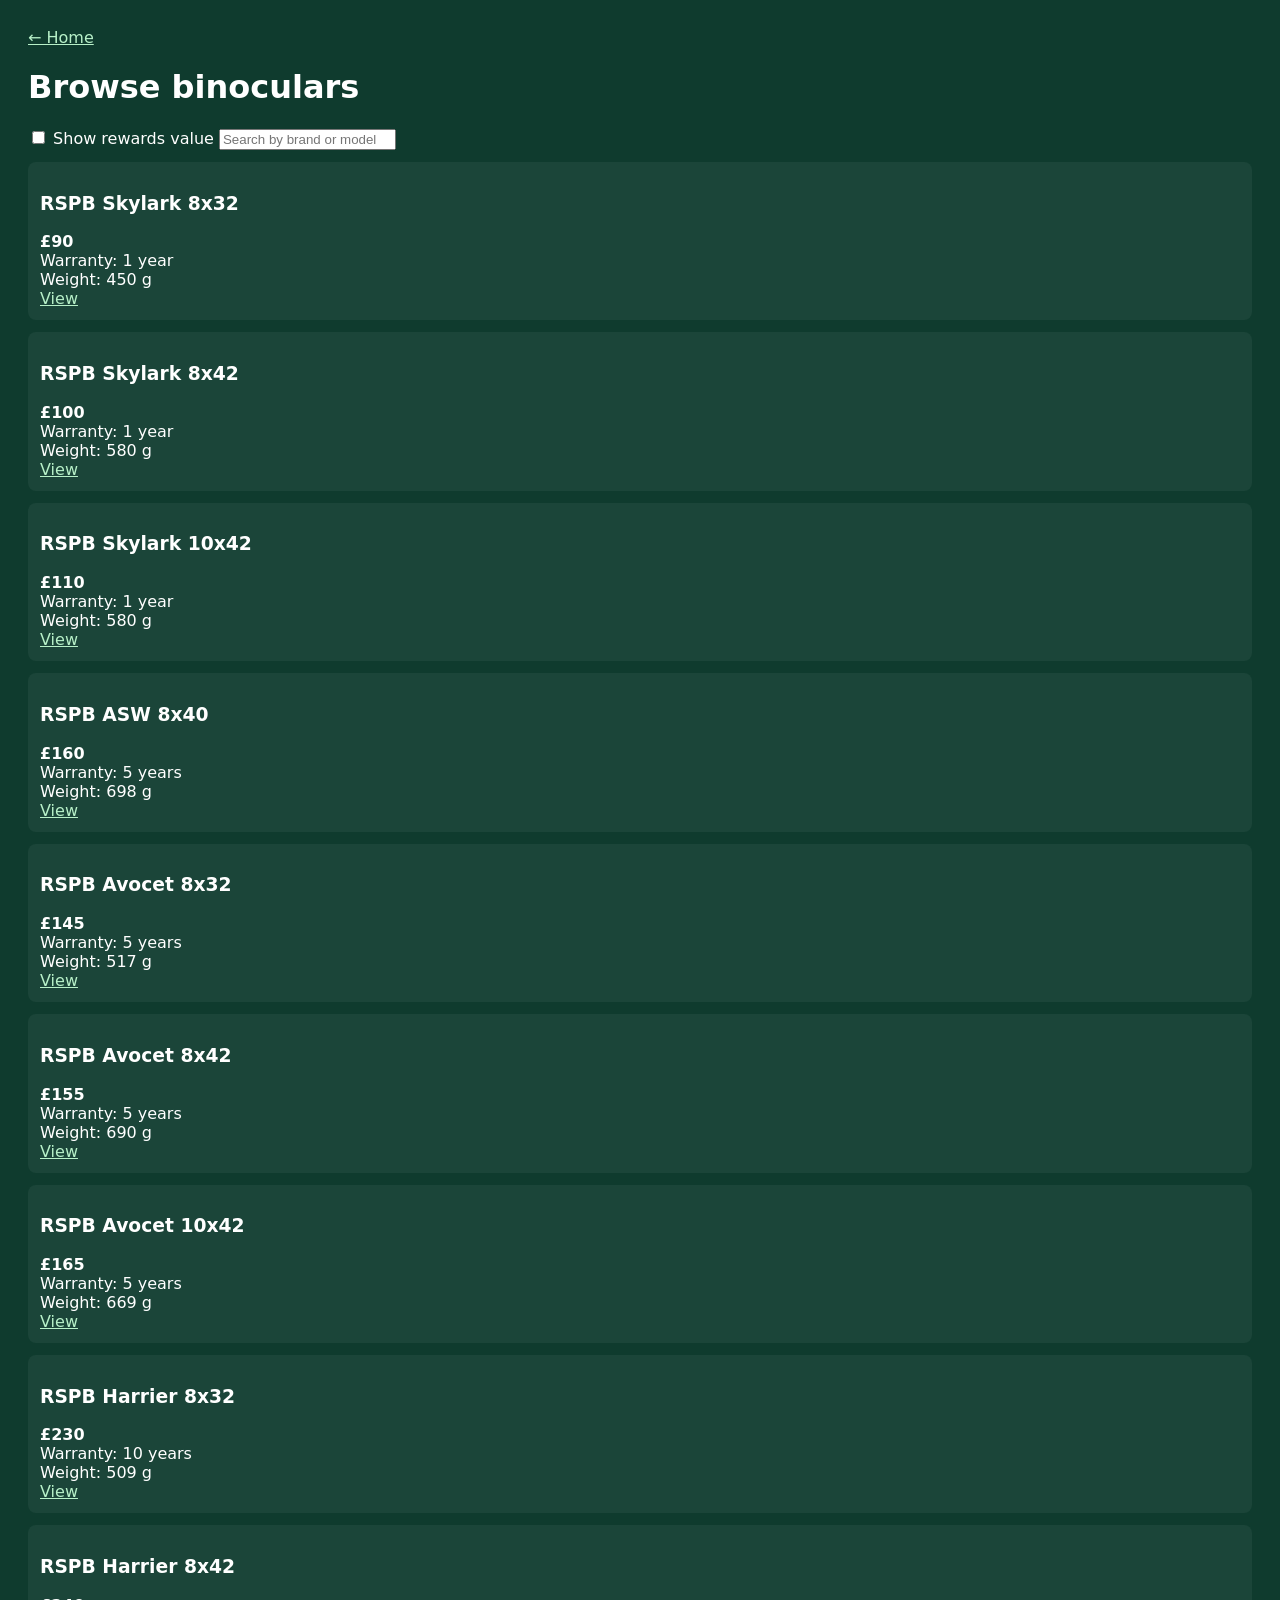
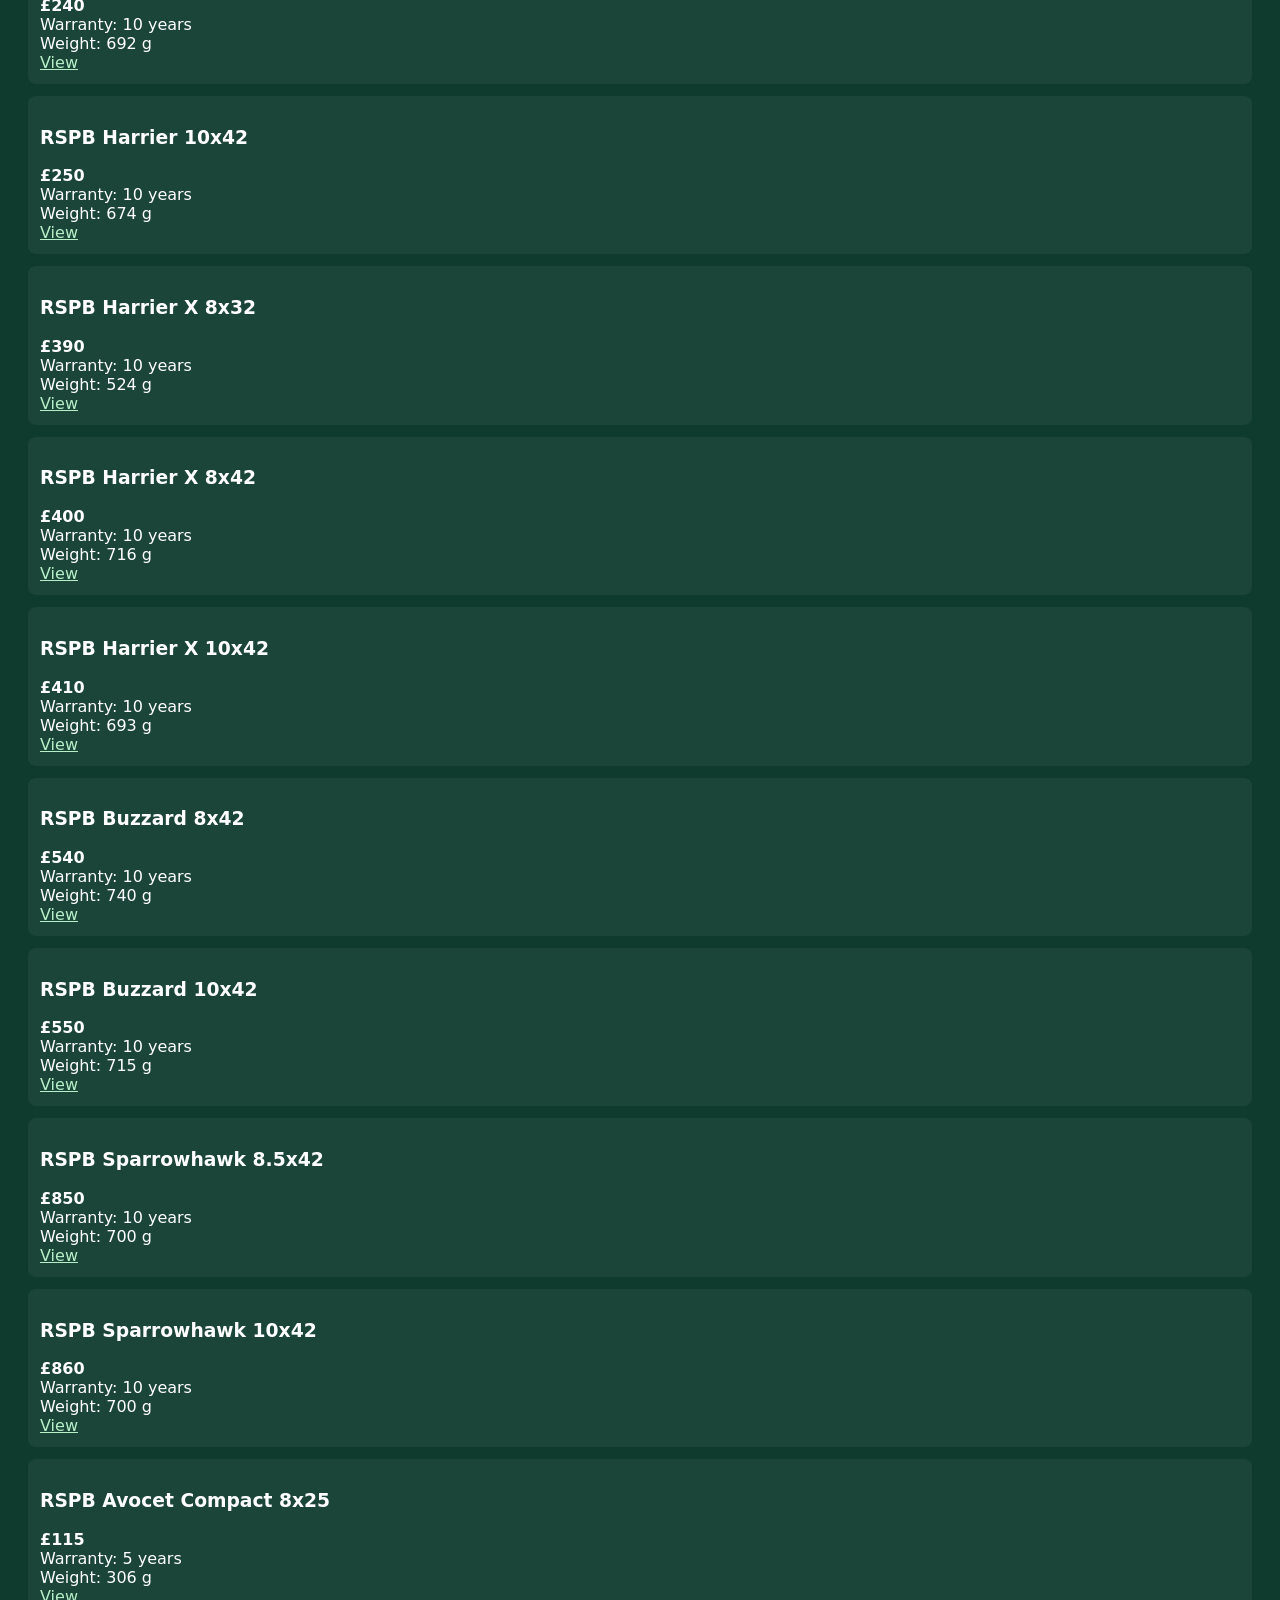
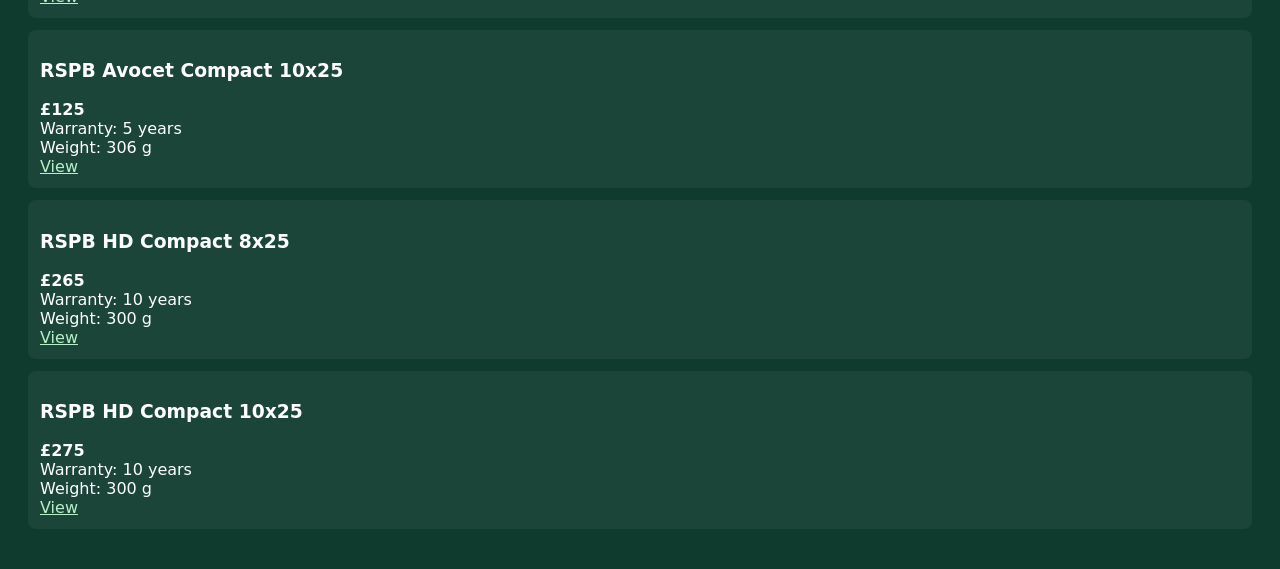
==== commit c6ca60c6: "Add files via upload" ====
--- a/browse.html
+++ b/browse.html
@@ -1,49 +1,23 @@
 <!DOCTYPE html>
 <html lang="en">
 <head>
-  <meta charset="UTF-8" />
-  <meta name="viewport" content="width=device-width, initial-scale=1" />
-  <title>Browse</title>
-  <link rel="stylesheet" href="css/style.css" />
-  <link rel="icon" href="data:,">
+  <meta charset="UTF-8">
+  <title>Browse binoculars</title>
+  <link rel="stylesheet" href="css/style.css">
 </head>
+<body>
+  <a href="index.html">← Home</a>
+  <h1>Browse binoculars</h1>
 
-<body>
-  <div class="container">
-    <div class="topbar">
-      <a class="btn ghost" href="index.html">← Home</a>
+  <label>
+    <input type="checkbox" id="toggleRewards">
+    Show rewards value
+  </label>
 
-      <a class="btn ghost" href="compare.html">
-        Compare <span id="compareCount">0</span>
-      </a>
-    </div>
+  <input id="search" placeholder="Search by brand or model">
 
-    <h1 id="pageTitle">Browse</h1>
-
-    <div class="toolbar">
-      <label class="toggle">
-        <input type="checkbox" id="rewardsToggle" />
-        <span>Show rewards value</span>
-      </label>
-
-      <input
-        id="searchInput"
-        placeholder="Search by brand or model"
-        autocomplete="off"
-      />
-
-      <div class="muted">
-        <span id="itemCount">0</span> item(s)
-      </div>
-    </div>
-
-    <div id="grid"></div>
-  </div>
+  <div id="list"></div>
 
   <script src="js/browse.js"></script>
-  <script src="js/kiosk-timeout.js"></script>
-  <script src="js/browse.js"></script>
 </body>
-
-</body>
-</html>
+</html>
--- a/css/style.css
+++ b/css/style.css
@@ -1,564 +1,72 @@
-/* css/style.css */
-
-/* ---------- Base ---------- */
-*,
-*::before,
-*::after {
-  box-sizing: border-box;
+body {
+  font-family: system-ui, sans-serif;
+  background: #0f3b2e;
+  color: #fff;
+  padding: 20px;
 }
 
-:root {
-  --bg: #144650;                 /* requested solid background */
-  --panel: rgba(255,255,255,0.06);
-  --panel-2: rgba(255,255,255,0.08);
-  --border: rgba(255,255,255,0.12);
-  --text: rgba(255,255,255,0.92);
-  --muted: rgba(255,255,255,0.70);
-  --accent: #bfe7d3;
-  --accent-2: #8fd6b6;
-  --shadow: 0 10px 30px rgba(0,0,0,0.35);
-  --shadow-soft: 0 8px 18px rgba(0,0,0,0.28);
-  --radius: 18px;
-  --radius-sm: 12px;
-  --gap: 16px;
+a { color: #b7f0c8; }
+
+.card {
+  background: rgba(255,255,255,0.05);
+  padding: 12px;
+  margin: 12px 0;
+  border-radius: 8px;
 }
 
-html, body {
-  height: 100%;
-}
+.price { font-weight: bold; }
 
-body {
-  margin: 0;
-  font-family: system-ui, -apple-system, Segoe UI, Roboto, Arial, sans-serif;
-  color: var(--text);
-  background: var(--bg);
-}
+.rewards { color: #9fe6b8; }
 
-/* ---------- Layout ---------- */
-.container {
-  width: min(1200px, calc(100% - 32px));
-  margin: 24px auto 60px;
-}
-
-h1 {
-  margin: 14px 0 18px;
-  font-size: 34px;
-  letter-spacing: 0.3px;
-}
-
-a {
-  color: var(--accent);
-  text-decoration: none;
-}
-
-a:hover {
-  text-decoration: underline;
-}
-
-/* ---------- Topbar / Toolbar ---------- */
-.topbar {
+/* Compare */
+.compare-header {
   display: flex;
-  align-items: center;
-  justify-content: space-between;
   gap: 12px;
-  margin-bottom: 8px;
-}
-
-.toolbar {
-  display: grid;
-  grid-template-columns: 1fr 1.6fr auto;
-  gap: 12px;
-  align-items: center;
-  padding: 12px;
-  border: 1px solid var(--border);
-  background: var(--panel);
-  border-radius: var(--radius);
-  box-shadow: var(--shadow-soft);
-}
-
-@media (max-width: 860px) {
-  .toolbar {
-    grid-template-columns: 1fr;
-  }
-}
-
-.toggle {
-  display: inline-flex;
-  align-items: center;
-  gap: 10px;
-  user-select: none;
-  color: var(--muted);
-}
-
-.toggle input {
-  width: 18px;
-  height: 18px;
-  accent-color: var(--accent-2);
-}
-
-#searchInput {
-  width: 100%;
-  padding: 12px 14px;
-  border-radius: 12px;
-  border: 1px solid var(--border);
-  background: rgba(0,0,0,0.18);
-  color: var(--text);
-  outline: none;
-}
-
-#searchInput::placeholder {
-  color: rgba(255,255,255,0.45);
-}
-
-#searchInput:focus {
-  border-color: rgba(191,231,211,0.55);
-  box-shadow: 0 0 0 3px rgba(191,231,211,0.18);
-}
-
-.muted {
-  color: var(--muted);
-  font-size: 14px;
-}
-
-/* ---------- Buttons ---------- */
-.btn {
-  display: inline-flex;
-  align-items: center;
-  justify-content: center;
-  gap: 8px;
-  padding: 10px 12px;
-  border-radius: 12px;
-  border: 1px solid rgba(255,255,255,0.14);
-  background: rgba(0,0,0,0.18);
-  color: var(--text);
-  box-shadow: 0 6px 14px rgba(0,0,0,0.25);
-  text-decoration: none;
-  cursor: pointer;
-  white-space: nowrap;
-}
-
-.btn:hover {
-  background: rgba(255,255,255,0.08);
-  text-decoration: none;
-}
-
-.btn.ghost {
-  background: transparent;
-  border-color: rgba(255,255,255,0.16);
-}
-
-.btn.ghost:hover {
-  background: rgba(255,255,255,0.06);
-}
-
-/* ---------- Grid ---------- */
-#grid {
-  margin-top: 16px;
-  display: grid;
-  grid-template-columns: repeat(3, minmax(0, 1fr));
-  gap: var(--gap);
-}
-
-@media (max-width: 1000px) {
-  #grid {
-    grid-template-columns: repeat(2, minmax(0, 1fr));
-  }
-}
-
-@media (max-width: 640px) {
-  #grid {
-    grid-template-columns: 1fr;
-  }
-}
-
-/* ---------- Card ---------- */
-.card {
-  border: 1px solid var(--border);
-  background: var(--panel);
-  border-radius: var(--radius);
-  overflow: hidden;
-  box-shadow: var(--shadow);
-  transition: transform 120ms ease, background 120ms ease;
-}
-
-.card:hover {
-  transform: translateY(-2px);
-  background: var(--panel-2);
-}
-
-/* ---------- Square thumbnail ---------- */
-.card-image {
-  width: 100%;
-  aspect-ratio: 1 / 1;
-  background: rgba(255,255,255,0.06);
-  border-bottom: 1px solid var(--border);
-  display: grid;
-  place-items: center;
-  overflow: hidden;
-}
-
-.card-image img {
-  width: 100%;
-  height: 100%;
-  object-fit: contain;
-  padding: 10px;
-  filter: drop-shadow(0 10px 18px rgba(0,0,0,0.25));
-}
-
-/* ---------- Card body ---------- */
-.card-body {
-  padding: 14px 14px 16px;
-  display: grid;
-  gap: 10px;
-}
-
-.card-title {
-  margin: 0;
-  font-size: 18px;
-  line-height: 1.2;
-}
-
-.price {
-  font-size: 18px;
-  font-weight: 700;
-}
-
-.subline {
-  color: var(--muted);
-  font-size: 14px;
-  line-height: 1.35;
-}
-
-/* ---------- Chips ---------- */
-.chips {
-  display: flex;
-  flex-wrap: wrap;
-  gap: 8px;
-}
-
-.chip {
-  font-size: 12px;
-  padding: 6px 10px;
-  border-radius: 999px;
-  border: 1px solid rgba(255,255,255,0.14);
-  background: rgba(0,0,0,0.18);
-  color: rgba(255,255,255,0.85);
-}
-
-/* ---------- Meta rows ---------- */
-.meta-grid {
-  display: grid;
-  gap: 8px;
-}
-
-.meta {
-  display: flex;
-  justify-content: space-between;
-  gap: 10px;
-  padding: 8px 10px;
-  border-radius: 12px;
-  background: rgba(0,0,0,0.16);
-  border: 1px solid rgba(255,255,255,0.10);
-  color: rgba(255,255,255,0.86);
-  font-size: 13px;
-}
-
-.meta span:first-child {
-  color: rgba(255,255,255,0.68);
-}
-
-/* ---------- Rewards ---------- */
-.rewards {
-  padding: 10px 12px;
-  border-radius: 12px;
-  background: rgba(143,214,182,0.10);
-  border: 1px solid rgba(143,214,182,0.25);
-  color: rgba(255,255,255,0.88);
-  font-size: 13px;
-  line-height: 1.35;
-}
-
-/* ---------- Actions ---------- */
-.card-actions {
-  margin-top: 4px;
-  display: flex;
-  align-items: center;
-  justify-content: space-between;
-  gap: 12px;
-}
-
-.compare-toggle {
-  display: inline-flex;
-  align-items: center;
-  gap: 8px;
-  color: var(--muted);
-  font-size: 13px;
-  user-select: none;
-}
-
-.compare-toggle input {
-  width: 16px;
-  height: 16px;
-  accent-color: var(--accent-2);
-}
-
-/* ---------- Error card ---------- */
-.card.error {
-  padding: 16px;
-}
-
-code {
-  font-family: ui-monospace, SFMono-Regular, Menlo, Monaco, Consolas, "Liberation Mono", "Courier New", monospace;
-  font-size: 0.95em;
-  color: rgba(255,255,255,0.9);
-}
-/* ---------- Product page (B order: specs first) ---------- */
-.product-hero {
-  display: grid;
-  grid-template-columns: 280px 1fr;
-  gap: 16px;
-  align-items: start;
-  margin-top: 16px;
-}
-
-@media (max-width: 820px) {
-  .product-hero {
-    grid-template-columns: 1fr;
-  }
-}
-
-.product-img {
-  border: 1px solid rgba(255,255,255,0.12);
-  background: rgba(255,255,255,0.06);
-  border-radius: 18px;
-  overflow: hidden;
-  box-shadow: 0 10px 30px rgba(0,0,0,0.35);
-  display: grid;
-  place-items: center;
-  aspect-ratio: 1 / 1;
-}
-
-.product-img img {
-  width: 100%;
-  height: 100%;
-  object-fit: contain;
-  padding: 12px;
-  filter: drop-shadow(0 10px 18px rgba(0,0,0,0.25));
-}
-
-.product-title {
-  margin: 0;
-  font-size: 28px;
-  line-height: 1.15;
-}
-
-.product-price {
-  margin-top: 8px;
-  font-size: 18px;
-  font-weight: 800;
-}
-
-.product-controls {
-  margin-top: 12px;
-  display: flex;
-  flex-wrap: wrap;
-  gap: 14px;
-  align-items: center;
-}
-
-.section {
-  margin-top: 16px;
-  padding: 14px;
-  border: 1px solid rgba(255,255,255,0.12);
-  background: rgba(255,255,255,0.06);
-  border-radius: 18px;
-  box-shadow: 0 8px 18px rgba(0,0,0,0.28);
-}
-
-.section h3 {
-  margin: 0 0 10px 0;
-  font-size: 16px;
-}
-
-.specs {
-  display: grid;
-  gap: 8px;
-}
-
-.spec-row {
-  display: grid;
-  grid-template-columns: 1fr 1fr;
-  gap: 12px;
-  padding: 10px 12px;
-  border-radius: 12px;
-  background: rgba(0,0,0,0.16);
-  border: 1px solid rgba(255,255,255,0.10);
-}
-
-.spec-k {
-  color: rgba(255,255,255,0.70);
-  font-size: 13px;
-}
-
-.spec-v {
-  color: rgba(255,255,255,0.90);
-  font-size: 13px;
-  text-align: right;
-}
-
-.bullets {
-  margin: 0;
-  padding-left: 18px;
-  color: rgba(255,255,255,0.88);
-  line-height: 1.4;
-}
-
-.desc {
-  margin: 0;
-  color: rgba(255,255,255,0.82);
-  line-height: 1.5;
-}
-/* ---------- Compare page ---------- */
-.compare-top {
-  margin-top: 16px;
-  display: grid;
-  grid-template-columns: repeat(3, minmax(0, 1fr));
-  gap: 16px;
-}
-
-@media (max-width: 1000px) {
-  .compare-top {
-    grid-template-columns: repeat(2, minmax(0, 1fr));
-  }
-}
-
-@media (max-width: 640px) {
-  .compare-top {
-    grid-template-columns: 1fr;
-  }
+  margin-bottom: 12px;
 }
 
 .compare-card {
-  border: 1px solid rgba(255,255,255,0.12);
-  background: rgba(255,255,255,0.06);
-  border-radius: 18px;
-  overflow: hidden;
-  box-shadow: 0 10px 30px rgba(0,0,0,0.35);
-  display: grid;
-  gap: 10px;
+  flex: 1;
+  background: rgba(255,255,255,0.05);
   padding: 12px;
-}
-
-.compare-thumb {
-  width: 100%;
-  aspect-ratio: 1 / 1;
-  border-radius: 14px;
-  border: 1px solid rgba(255,255,255,0.10);
-  background: rgba(255,255,255,0.06);
-  display: grid;
-  place-items: center;
-  overflow: hidden;
-}
-
-.compare-thumb img {
-  width: 100%;
-  height: 100%;
-  object-fit: contain;
-  padding: 10px;
-  filter: drop-shadow(0 10px 18px rgba(0,0,0,0.25));
-}
-
-.compare-title {
-  font-size: 16px;
-  font-weight: 800;
-  line-height: 1.2;
+  border-radius: 8px;
 }
 
 .compare-price {
-  font-size: 14px;
-  color: rgba(255,255,255,0.8);
+  margin-top: 6px;
+  margin-bottom: 6px;
+  font-size: 1.1em;
+  font-weight: bold;
 }
 
-.compare-actions {
-  display: flex;
-  gap: 10px;
-  align-items: center;
-  justify-content: space-between;
+.old-price {
+  text-decoration: line-through;
+  color: rgba(255,255,255,0.75);
+  margin-right: 8px;
+  font-weight: normal;
 }
 
-/* Table */
-.compare-table {
-  margin-top: 16px;
-  border: 1px solid rgba(255,255,255,0.12);
-  border-radius: 18px;
-  overflow: hidden;
-  background: rgba(255,255,255,0.06);
-  box-shadow: 0 10px 30px rgba(0,0,0,0.35);
+.sale-price {
+  color: #ffb3b3;
+  font-weight: bold;
 }
 
-.compare-row {
-  display: grid;
-  grid-template-columns: 220px repeat(3, minmax(0, 1fr));
+.compare-table {
+  width: 100%;
+  border-collapse: collapse;
 }
 
-@media (max-width: 1000px) {
-  .compare-row {
-    grid-template-columns: 180px repeat(2, minmax(0, 1fr));
-  }
+.compare-table th,
+.compare-table td {
+  border-top: 1px solid rgba(255,255,255,0.12);
+  padding: 8px 6px;
+  vertical-align: top;
 }
 
-@media (max-width: 640px) {
-  .compare-row {
-    grid-template-columns: 140px 1fr;
-  }
+.compare-table th {
+  text-align: left;
 }
 
-.compare-cell {
-  padding: 10px 12px;
-  border-bottom: 1px solid rgba(255,255,255,0.10);
-  border-right: 1px solid rgba(255,255,255,0.08);
-  font-size: 13px;
-  line-height: 1.25;
+.spec-name {
+  opacity: 0.9;
 }
-
-.compare-row:last-child .compare-cell {
-  border-bottom: none;
-}
-
-.compare-cell:last-child {
-  border-right: none;
-}
-
-.compare-head .compare-cell {
-  background: rgba(0,0,0,0.18);
-  font-weight: 800;
-}
-
-.compare-key {
-  color: rgba(255,255,255,0.72);
-}
-
-.compare-val {
-  color: rgba(255,255,255,0.90);
-}
-
-.compare-spacer {
-  height: 10px;
-  background: rgba(0,0,0,0.12);
-}
-/* Compare table when only comparing 2 items */
-.compare-row.compare-2 {
-  grid-template-columns: 220px repeat(2, minmax(0, 1fr));
-}
-
-@media (max-width: 1000px) {
-  .compare-row.compare-2 {
-    grid-template-columns: 180px repeat(2, minmax(0, 1fr));
-  }
-}
-
-@media (max-width: 640px) {
-  .compare-row.compare-2 {
-    grid-template-columns: 140px 1fr;
-  }
-}
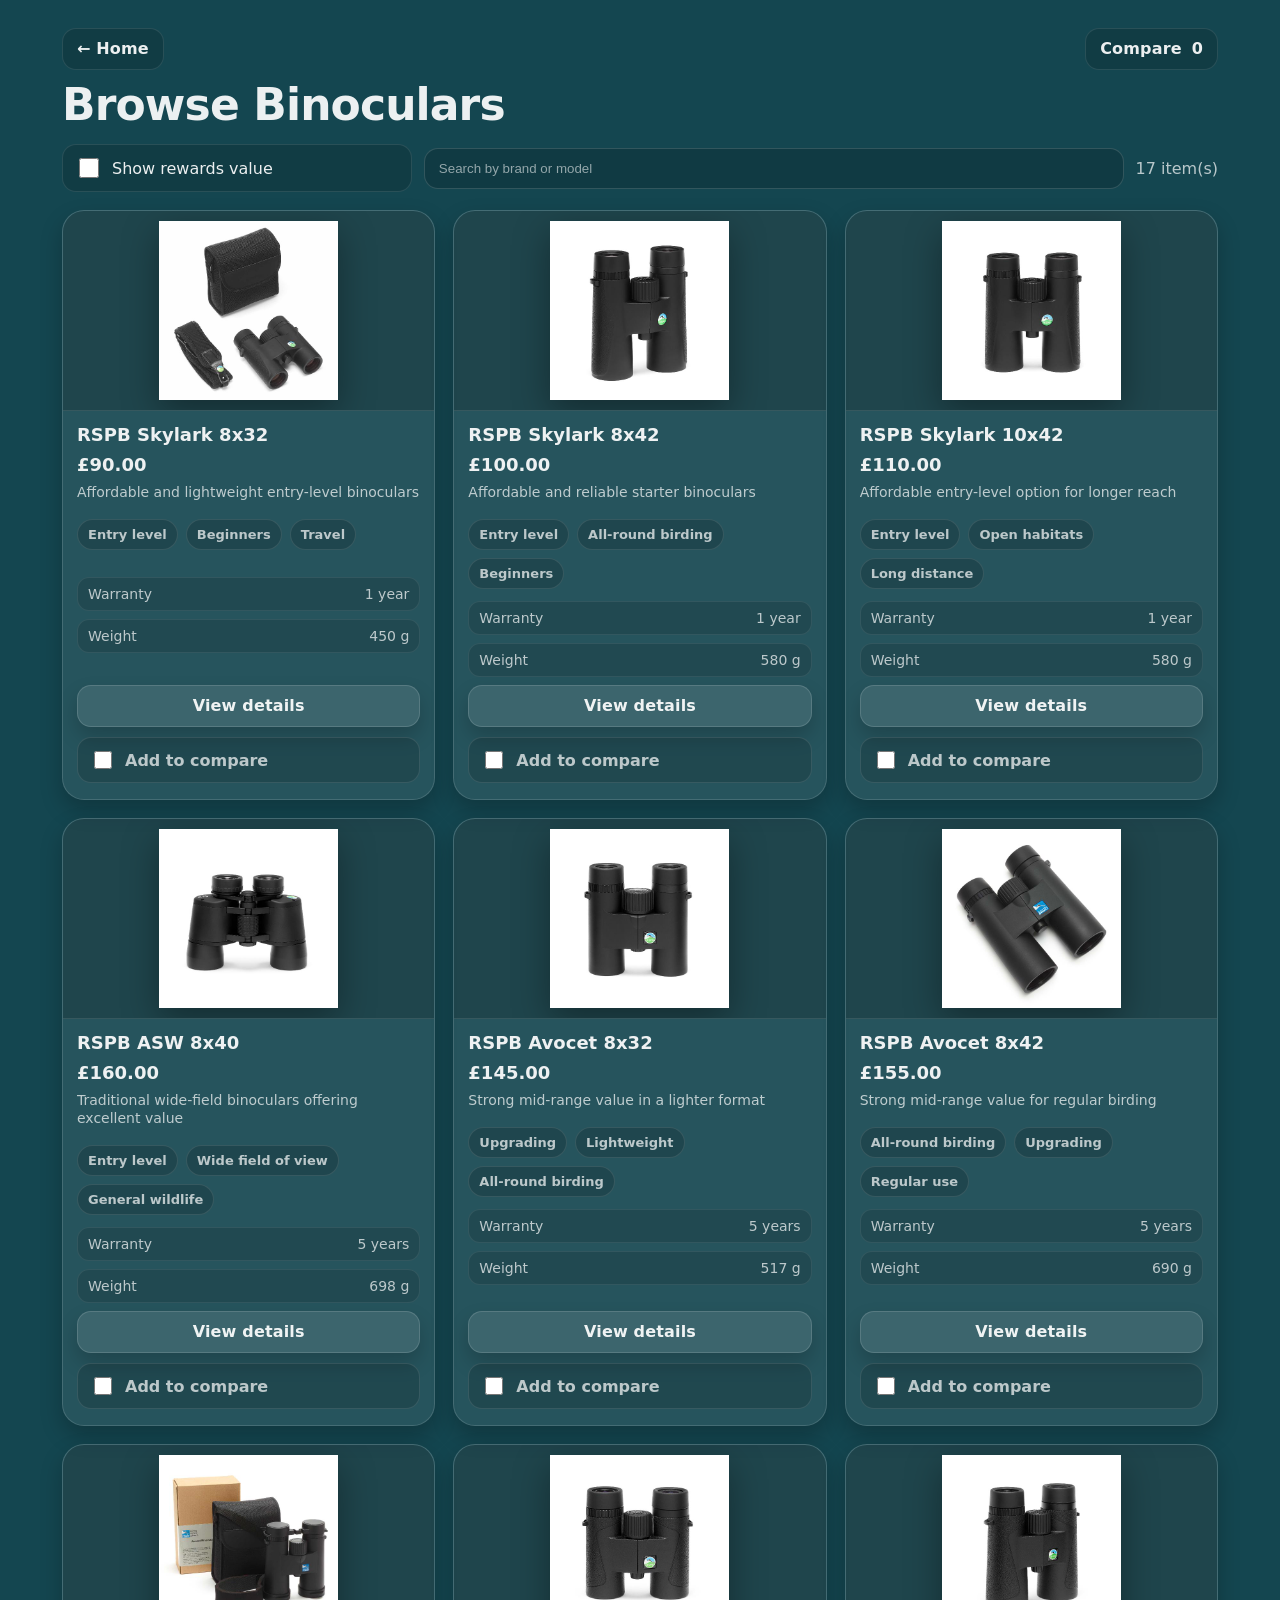
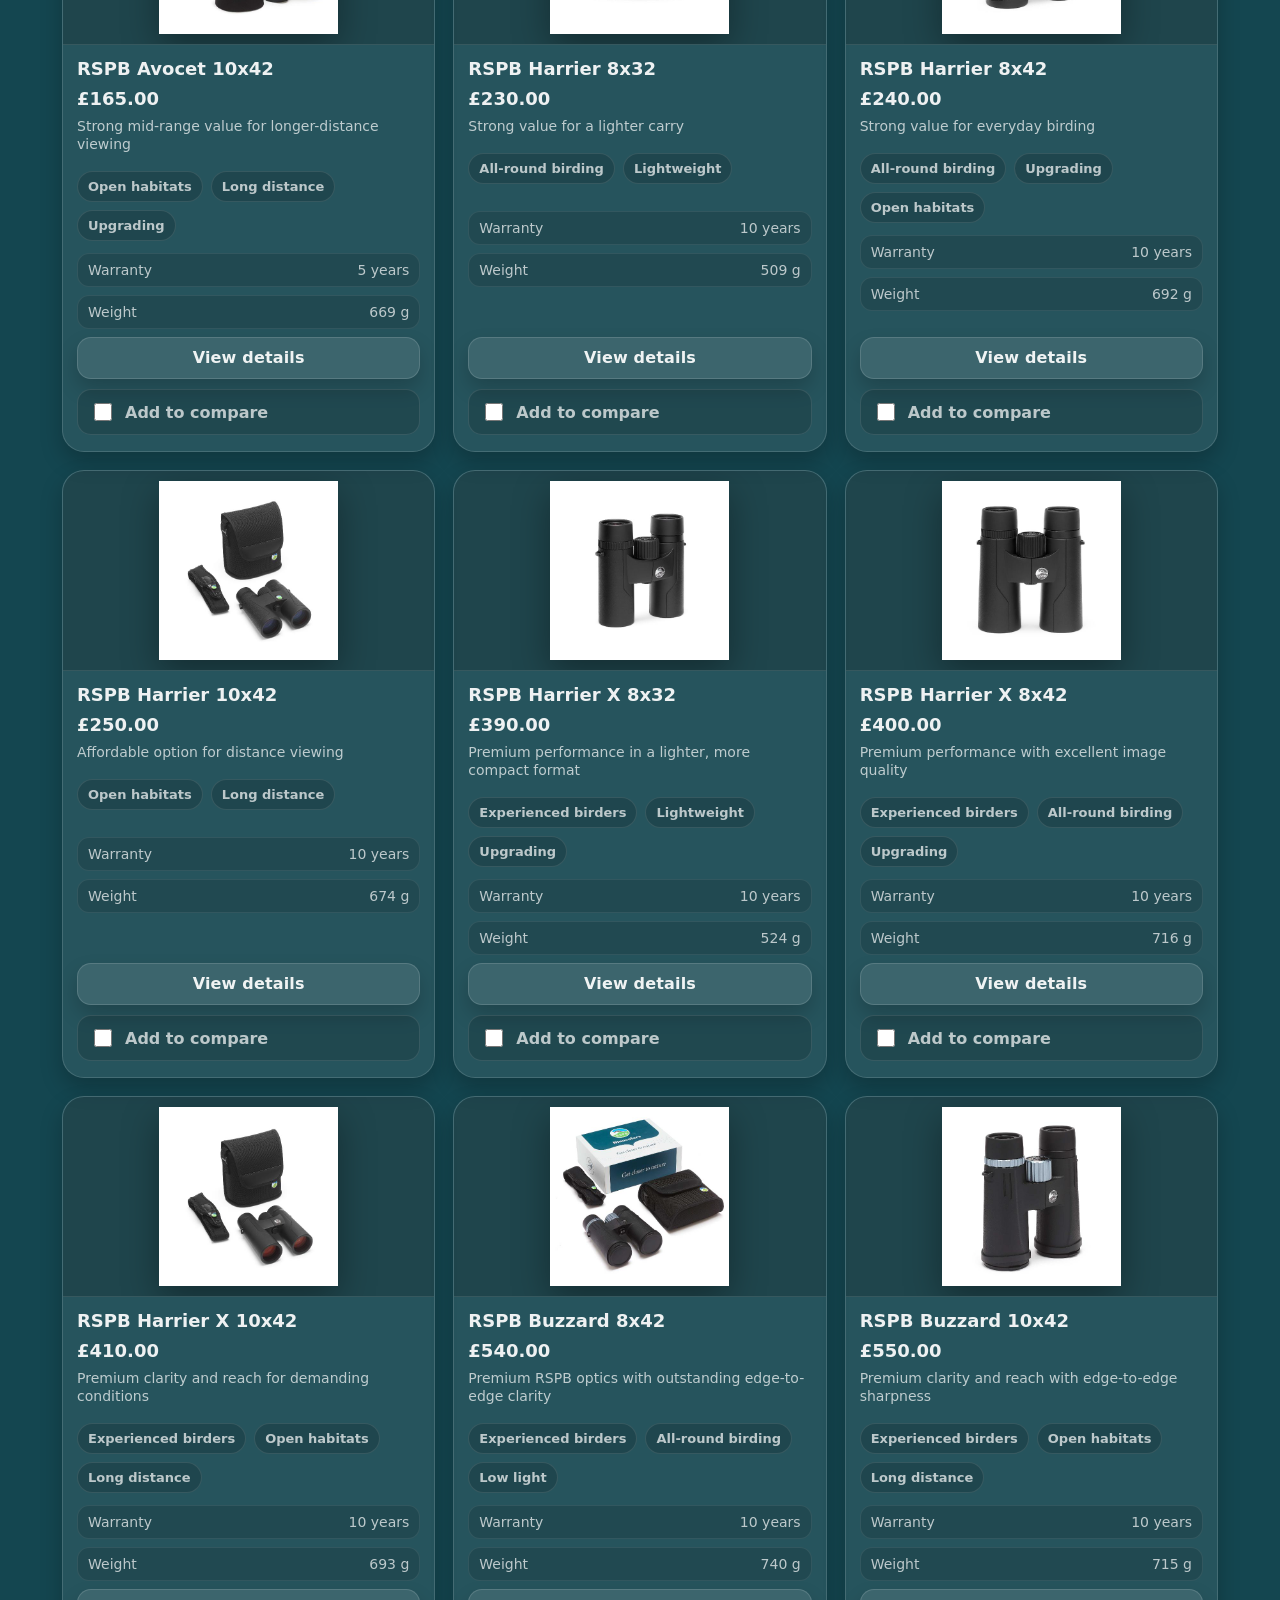
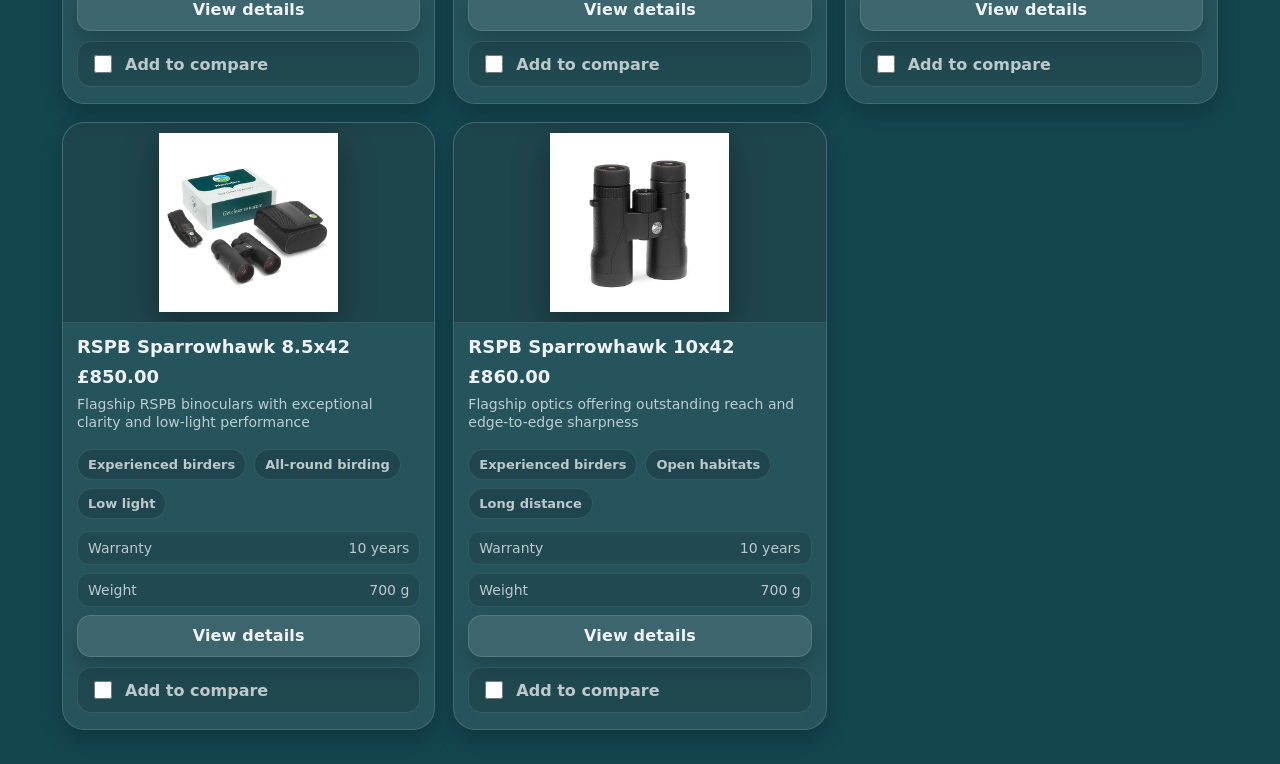
==== commit 7af9e36d: "Add files via upload" ====
--- a/browse.html
+++ b/browse.html
@@ -1,23 +1,46 @@
 <!DOCTYPE html>
 <html lang="en">
 <head>
-  <meta charset="UTF-8">
-  <title>Browse binoculars</title>
-  <link rel="stylesheet" href="css/style.css">
+  <meta charset="UTF-8" />
+  <meta name="viewport" content="width=device-width, initial-scale=1" />
+  <title>Browse</title>
+  <link rel="stylesheet" href="css/style.css" />
+  <link rel="icon" href="data:,">
 </head>
+
 <body>
-  <a href="index.html">← Home</a>
-  <h1>Browse binoculars</h1>
+  <div class="container">
+    <div class="topbar">
+      <a class="btn ghost" href="index.html">← Home</a>
 
-  <label>
-    <input type="checkbox" id="toggleRewards">
-    Show rewards value
-  </label>
+      <a class="btn ghost" href="compare.html">
+        Compare <span id="compareCount">0</span>
+      </a>
+    </div>
 
-  <input id="search" placeholder="Search by brand or model">
+    <h1 id="pageTitle">Browse</h1>
 
-  <div id="list"></div>
+    <div class="toolbar">
+      <label class="toggle">
+        <input type="checkbox" id="rewardsToggle" />
+        <span>Show rewards value</span>
+      </label>
+
+      <input
+        id="searchInput"
+        placeholder="Search by brand or model"
+        autocomplete="off"
+      />
+
+      <div class="muted">
+        <span id="itemCount">0</span> item(s)
+      </div>
+    </div>
+
+    <div id="grid"></div>
+  </div>
 
   <script src="js/browse.js"></script>
+  <script src="js/kiosk-timeout.js"></script>
 </body>
-</html>+</html>
--- a/css/style.css
+++ b/css/style.css
@@ -1,72 +1,668 @@
-body {
-  font-family: system-ui, sans-serif;
-  background: #0f3b2e;
-  color: #fff;
-  padding: 20px;
-}
-
-a { color: #b7f0c8; }
-
-.card {
-  background: rgba(255,255,255,0.05);
-  padding: 12px;
-  margin: 12px 0;
-  border-radius: 8px;
-}
-
-.price { font-weight: bold; }
-
-.rewards { color: #9fe6b8; }
-
-/* Compare */
-.compare-header {
-  display: flex;
+/* =========================
+   RSPB Conwy – Optics Tablet
+   Single shared stylesheet
+   Brand background: #144650
+   ========================= */
+
+/* ---------- Base / Reset ---------- */
+* { box-sizing: border-box; }
+
+:root{
+  --bg: #144650;
+  --panel: rgba(255,255,255,0.08);
+  --panel-2: rgba(255,255,255,0.10);
+  --border: rgba(255,255,255,0.14);
+  --border-2: rgba(255,255,255,0.20);
+  --text: rgba(255,255,255,0.92);
+  --muted: rgba(255,255,255,0.70);
+  --muted-2: rgba(255,255,255,0.55);
+  --accent: #9ef0d5;
+  --shadow: 0 12px 28px rgba(0,0,0,0.28);
+  --shadow-soft: 0 10px 22px rgba(0,0,0,0.22);
+  --radius: 18px;
+  --radius-lg: 22px;
+  --max: 1200px;
+  --gap: 18px;
+  --tap: transparent;
+}
+
+html, body { height: 100%; }
+
+body{
+  margin: 0;
+  font-family: system-ui, -apple-system, Segoe UI, Roboto, Arial, sans-serif;
+  background: var(--bg);
+  color: var(--text);
+  -webkit-font-smoothing: antialiased;
+  text-rendering: optimizeLegibility;
+}
+
+img{ max-width: 100%; display: block; }
+
+a{
+  color: inherit;
+  text-decoration: none; /* important for touchscreen */
+}
+
+a:visited{ color: inherit; }
+a:hover{ text-decoration: none; } /* hover not useful on touch */
+a:active{ text-decoration: none; }
+
+code{
+  font-family: ui-monospace, SFMono-Regular, Menlo, Monaco, Consolas, "Liberation Mono", monospace;
+  font-size: 0.95em;
+}
+
+/* ---------- Layout helpers ---------- */
+.container{
+  max-width: var(--max);
+  margin: 0 auto;
+  padding: 28px 22px 34px;
+}
+
+h1{
+  margin: 12px 0 14px;
+  font-size: clamp(30px, 3.8vw, 44px);
+  line-height: 1.05;
+  letter-spacing: -0.02em;
+}
+
+h2{
+  margin: 18px 0 10px;
+  font-size: clamp(22px, 2.6vw, 30px);
+  line-height: 1.15;
+}
+
+p{ margin: 0 0 10px; color: var(--text); }
+
+.muted{ color: var(--muted); }
+.small{ font-size: 14px; color: var(--muted); }
+
+/* ---------- Top bar ---------- */
+.topbar{
+  display: flex;
+  align-items: center;
+  justify-content: space-between;
   gap: 12px;
-  margin-bottom: 12px;
-}
-
-.compare-card {
-  flex: 1;
-  background: rgba(255,255,255,0.05);
-  padding: 12px;
-  border-radius: 8px;
-}
-
-.compare-price {
+  margin-bottom: 10px;
+}
+
+.topbar .btn{ white-space: nowrap; }
+
+.badge{
+  display: inline-flex;
+  align-items: center;
+  justify-content: center;
+  min-width: 28px;
+  height: 24px;
+  padding: 0 8px;
+  border-radius: 999px;
+  background: rgba(0,0,0,0.18);
+  border: 1px solid var(--border);
+  font-weight: 700;
+  font-size: 13px;
+}
+
+/* ---------- Buttons ---------- */
+.btn{
+  -webkit-tap-highlight-color: var(--tap);
+  display: inline-flex;
+  align-items: center;
+  justify-content: center;
+  gap: 10px;
+
+  padding: 12px 14px;
+  border-radius: 14px;
+
+  background: rgba(255,255,255,0.10);
+  border: 1px solid var(--border);
+  box-shadow: 0 10px 20px rgba(0,0,0,0.18);
+
+  font-weight: 800;
+  letter-spacing: 0.01em;
+  line-height: 1;
+}
+
+.btn:active{
+  transform: scale(0.985);
+  background: rgba(255,255,255,0.12);
+  border-color: var(--border-2);
+}
+
+.btn.ghost{
+  background: rgba(0,0,0,0.14);
+  border-color: rgba(255,255,255,0.10);
+  box-shadow: none;
+}
+
+.btn.primary{
+  background: rgba(158,240,213,0.18);
+  border-color: rgba(158,240,213,0.30);
+}
+
+.btn.danger{
+  background: rgba(255,80,80,0.14);
+  border-color: rgba(255,80,80,0.30);
+}
+
+/* ---------- Inputs / Toggles ---------- */
+.toolbar{
+  display: grid;
+  grid-template-columns: 1fr 2fr auto;
+  gap: 12px;
+  align-items: center;
+  margin: 16px 0 18px;
+}
+
+.toggle{
+  display: inline-flex;
+  align-items: center;
+  gap: 10px;
+  padding: 10px 12px;
+  border-radius: 14px;
+  background: rgba(0,0,0,0.14);
+  border: 1px solid rgba(255,255,255,0.10);
+}
+
+.toggle input{
+  width: 20px;
+  height: 20px;
+  accent-color: var(--accent);
+}
+
+input[type="text"], input:not([type]){
+  width: 100%;
+  padding: 12px 14px;
+  border-radius: 14px;
+  border: 1px solid rgba(255,255,255,0.14);
+  background: rgba(0,0,0,0.16);
+  color: var(--text);
+  outline: none;
+}
+
+input::placeholder{ color: var(--muted-2); }
+
+@media (max-width: 860px){
+  .toolbar{
+    grid-template-columns: 1fr;
+  }
+}
+
+/* ---------- Cards / Chips ---------- */
+.card{
+  background: var(--panel);
+  border: 1px solid var(--border);
+  border-radius: var(--radius-lg);
+  box-shadow: var(--shadow-soft);
+  overflow: hidden;
+}
+
+.chips{
+  display: flex;
+  flex-wrap: wrap;
+  gap: 8px;
+  margin: 10px 0 0;
+}
+
+.chip{
+  padding: 7px 10px;
+  border-radius: 999px;
+  background: rgba(0,0,0,0.16);
+  border: 1px solid rgba(255,255,255,0.10);
+  color: var(--muted);
+  font-weight: 700;
+  font-size: 13px;
+}
+
+/* ---------- Browse Grid ---------- */
+#grid{
+  display: grid;
+  grid-template-columns: repeat(3, minmax(240px, 1fr));
+  gap: 18px;
+  align-items: stretch;
+}
+
+@media (max-width: 980px){
+  #grid{ grid-template-columns: repeat(2, minmax(220px, 1fr)); }
+}
+
+@media (max-width: 680px){
+  #grid{ grid-template-columns: 1fr; }
+}
+
+/* Browse card layout: image thumbnail on top, text underneath */
+.card.card-product,
+.card.product-card,
+.card .card-body { /* safe for your generated markup */
+}
+
+.card-image{
+  width: 100%;
+  height: 200px;                 /* thumbnail height */
+  background: rgba(0,0,0,0.18);
+  border-bottom: 1px solid rgba(255,255,255,0.10);
+  display: flex;
+  align-items: center;
+  justify-content: center;
+  overflow: hidden;
+}
+
+.card-image img{
+  width: 100%;
+  height: 100%;
+  object-fit: contain;           /* keep product visible */
+  padding: 10px;
+  filter: drop-shadow(0 12px 18px rgba(0,0,0,0.35)); /* requested drop shadow */
+}
+
+.card-body{
+  padding: 14px 14px 16px;
+  display: flex;
+  flex-direction: column;
+  gap: 8px;
+}
+
+.card-title{
+  margin: 0;
+  font-size: 18px;
+  line-height: 1.15;
+  font-weight: 900;
+}
+
+.price{
+  font-weight: 900;
+  font-size: 18px;
+}
+
+.subline{
+  color: var(--muted);
+  font-size: 14px;
+  line-height: 1.3;
+}
+
+.meta-grid{
+  display: grid;
+  grid-template-columns: 1fr;
+  gap: 8px;
+  margin-top: 4px;
+}
+
+.meta{
+  display: flex;
+  justify-content: space-between;
+  gap: 12px;
+  color: var(--muted);
+  font-size: 14px;
+  padding: 8px 10px;
+  border-radius: 12px;
+  background: rgba(0,0,0,0.12);
+  border: 1px solid rgba(255,255,255,0.08);
+}
+
+.rewards{
+  margin-top: 4px;
+  padding: 10px 12px;
+  border-radius: 14px;
+  background: rgba(158,240,213,0.10);
+  border: 1px solid rgba(158,240,213,0.18);
+  color: var(--text);
+  font-size: 14px;
+  line-height: 1.35;
+}
+
+.card-actions{
   margin-top: 6px;
-  margin-bottom: 6px;
-  font-size: 1.1em;
-  font-weight: bold;
-}
-
-.old-price {
-  text-decoration: line-through;
-  color: rgba(255,255,255,0.75);
-  margin-right: 8px;
-  font-weight: normal;
-}
-
-.sale-price {
-  color: #ffb3b3;
-  font-weight: bold;
-}
-
-.compare-table {
+  display: grid;
+  grid-template-columns: 1fr;
+  gap: 10px;
+}
+
+.compare-toggle{
+  display: flex;
+  align-items: center;
+  gap: 10px;
+  padding: 10px 12px;
+  border-radius: 14px;
+  background: rgba(0,0,0,0.14);
+  border: 1px solid rgba(255,255,255,0.10);
+  color: var(--muted);
+  font-weight: 700;
+}
+
+.compare-toggle input{
+  width: 18px;
+  height: 18px;
+  accent-color: var(--accent);
+}
+
+/* Error card */
+.card.error{
+  padding: 16px;
+}
+
+/* ---------- Product page ---------- */
+.product-wrap{
+  display: grid;
+  grid-template-columns: 1.1fr 0.9fr;
+  gap: 18px;
+  align-items: start;
+}
+
+@media (max-width: 980px){
+  .product-wrap{ grid-template-columns: 1fr; }
+}
+
+.product-media{
+  background: rgba(0,0,0,0.18);
+  border: 1px solid rgba(255,255,255,0.12);
+  border-radius: var(--radius-lg);
+  box-shadow: var(--shadow-soft);
+  overflow: hidden;
+}
+
+.product-media img{
+  width: 100%;
+  height: min(520px, 55vh);
+  object-fit: contain;
+  padding: 14px;
+  filter: drop-shadow(0 14px 22px rgba(0,0,0,0.35));
+}
+
+.product-panel{
+  background: var(--panel);
+  border: 1px solid var(--border);
+  border-radius: var(--radius-lg);
+  box-shadow: var(--shadow-soft);
+  padding: 16px;
+}
+
+.product-name{
+  margin: 0 0 8px;
+  font-size: clamp(22px, 2.7vw, 32px);
+  font-weight: 950;
+  line-height: 1.15;
+}
+
+.product-price{
+  font-size: 22px;
+  font-weight: 950;
+  margin: 6px 0 10px;
+}
+
+.section{
+  margin-top: 14px;
+  padding-top: 12px;
+  border-top: 1px solid rgba(255,255,255,0.10);
+}
+
+.section-title{
+  margin: 0 0 10px;
+  font-size: 18px;
+  font-weight: 900;
+}
+
+.kv{
+  display: grid;
+  grid-template-columns: 1fr;
+  gap: 8px;
+}
+
+.kv-row{
+  display: flex;
+  justify-content: space-between;
+  gap: 12px;
+  padding: 10px 12px;
+  border-radius: 14px;
+  background: rgba(0,0,0,0.12);
+  border: 1px solid rgba(255,255,255,0.08);
+  color: var(--muted);
+}
+
+.kv-row strong{
+  color: var(--text);
+  font-weight: 900;
+}
+
+/* ---------- Compare page ---------- */
+.compare-wrap{
+  background: var(--panel);
+  border: 1px solid var(--border);
+  border-radius: var(--radius-lg);
+  box-shadow: var(--shadow);
+  overflow: hidden;
+}
+
+.compare-head{
+  padding: 14px 16px;
+  display: flex;
+  align-items: center;
+  justify-content: space-between;
+  gap: 12px;
+  border-bottom: 1px solid rgba(255,255,255,0.10);
+  background: rgba(0,0,0,0.12);
+}
+
+.compare-table{
   width: 100%;
   border-collapse: collapse;
+  table-layout: fixed;
 }
 
 .compare-table th,
-.compare-table td {
-  border-top: 1px solid rgba(255,255,255,0.12);
-  padding: 8px 6px;
+.compare-table td{
+  padding: 12px 12px;
+  border-bottom: 1px solid rgba(255,255,255,0.08);
   vertical-align: top;
-}
-
-.compare-table th {
+  color: var(--text);
+  word-wrap: break-word;
+}
+
+.compare-table th{
   text-align: left;
-}
-
-.spec-name {
-  opacity: 0.9;
-}
+  color: var(--muted);
+  font-weight: 900;
+  width: 28%;
+  background: rgba(0,0,0,0.10);
+}
+
+.compare-table td{
+  width: 36%;
+}
+
+.compare-table thead th{
+  background: rgba(0,0,0,0.14);
+}
+
+.compare-table .product-col{
+  font-weight: 950;
+  color: var(--text);
+}
+
+.compare-table tr:last-child th,
+.compare-table tr:last-child td{
+  border-bottom: none;
+}
+
+/* Make compare readable on narrow screens */
+@media (max-width: 900px){
+  .compare-table th{ width: 34%; }
+}
+
+/* ---------- Home page tiles (scoped) ---------- */
+/* Only applies if index.html has: <body class="home"> */
+body.home{
+  background: var(--bg) !important;
+}
+
+body.home a,
+body.home a:visited,
+body.home a:hover,
+body.home a:active{
+  text-decoration: none !important;
+  color: inherit;
+}
+
+body.home .home-wrap{
+  min-height: 100vh;
+  display: flex;
+  flex-direction: column;
+  gap: 22px;
+  padding: 34px 22px 28px;
+  max-width: var(--max);
+  margin: 0 auto;
+}
+
+body.home .home-title{
+  margin: 0;
+  font-size: clamp(40px, 4.2vw, 58px);
+  line-height: 1.05;
+  font-weight: 950;
+}
+
+body.home .home-subtitle{
+  margin: 10px 0 0;
+  font-size: clamp(18px, 2vw, 24px);
+  opacity: 0.92;
+}
+
+body.home .home-help{
+  margin: 12px 0 0;
+  font-size: 16px;
+  opacity: 0.88;
+  max-width: 860px;
+}
+
+body.home .home-grid{
+  display: grid;
+  grid-template-columns: repeat(3, minmax(240px, 1fr));
+  gap: 18px;
+  align-items: stretch;
+}
+
+body.home .home-tile{
+  -webkit-tap-highlight-color: var(--tap);
+  touch-action: manipulation;
+
+  display: flex;
+  flex-direction: column;
+  align-items: center;
+  justify-content: center;
+  gap: 12px;
+
+  padding: 26px 18px;
+  border-radius: 22px;
+
+  background: rgba(255,255,255,0.08);
+  border: 1px solid rgba(255,255,255,0.12);
+  box-shadow: var(--shadow);
+}
+
+body.home .home-tile:active{
+  transform: scale(0.985);
+  background: rgba(255,255,255,0.11);
+  border-color: rgba(255,255,255,0.18);
+}
+
+body.home .home-icon{
+  width: 62px;
+  height: 62px;
+  border-radius: 18px;
+  display: grid;
+  place-items: center;
+  font-size: 30px;
+  background: rgba(0,0,0,0.18);
+  border: 1px solid rgba(255,255,255,0.10);
+}
+
+body.home .home-tile-title{
+  font-size: clamp(22px, 2.3vw, 32px);
+  font-weight: 950;
+  text-align: center;
+  line-height: 1.1;
+  color: var(--accent);
+}
+
+body.home .home-tile-desc{
+  font-size: 16px;
+  text-align: center;
+  opacity: 0.92;
+  max-width: 34ch;
+}
+
+body.home .home-footer{
+  margin-top: auto;
+  opacity: 0.85;
+  font-size: 14px;
+}
+
+@media (max-width: 980px){
+  body.home .home-grid{ grid-template-columns: 1fr; }
+}
+
+/* ---------- Safety: prevent “home styles” affecting other pages ---------- */
+body:not(.home) .home-wrap,
+body:not(.home) .home-grid,
+body:not(.home) .home-tile,
+body:not(.home) .home-title,
+body:not(.home) .home-subtitle,
+body:not(.home) .home-help,
+body:not(.home) .home-footer{
+  all: unset;
+}
+/* --- Make all browse cards the same height + align actions --- */
+#grid .card {
+  display: flex;
+  flex-direction: column;
+  height: 100%;
+}
+
+/* Make the body fill space, and keep a consistent structure */
+#grid .card .card-body{
+  display: flex;
+  flex-direction: column;
+  flex: 1;
+}
+
+/* Clamp description so one product can't make the card taller */
+#grid .card .subline{
+  display: -webkit-box;
+  -webkit-line-clamp: 2;
+  -webkit-box-orient: vertical;
+  overflow: hidden;
+}
+
+/* Reserve a fixed space for chips so cards align even with 0–3 chips */
+#grid .card .chips{
+  min-height: 46px;    /* tweak if needed */
+  align-content: flex-start;
+}
+
+/* Push actions to the bottom of the card */
+#grid .card .card-actions{
+  margin-top: auto;
+}
+
+
+/* ---------- Sale price helpers ---------- */
+.old-price{
+  text-decoration: line-through;
+  color: rgba(255,255,255,0.65);
+  margin-right: 10px;
+  font-weight: 800;
+}
+.sale-price{
+  color: #ffb3b3;
+  font-weight: 950;
+}
+.compare-head{
+  display: flex;
+  flex-direction: column;
+  gap: 6px;
+}
+.compare-name{
+  font-weight: 950;
+}
+.compare-price{
+  font-size: 16px;
+  font-weight: 900;
+}
